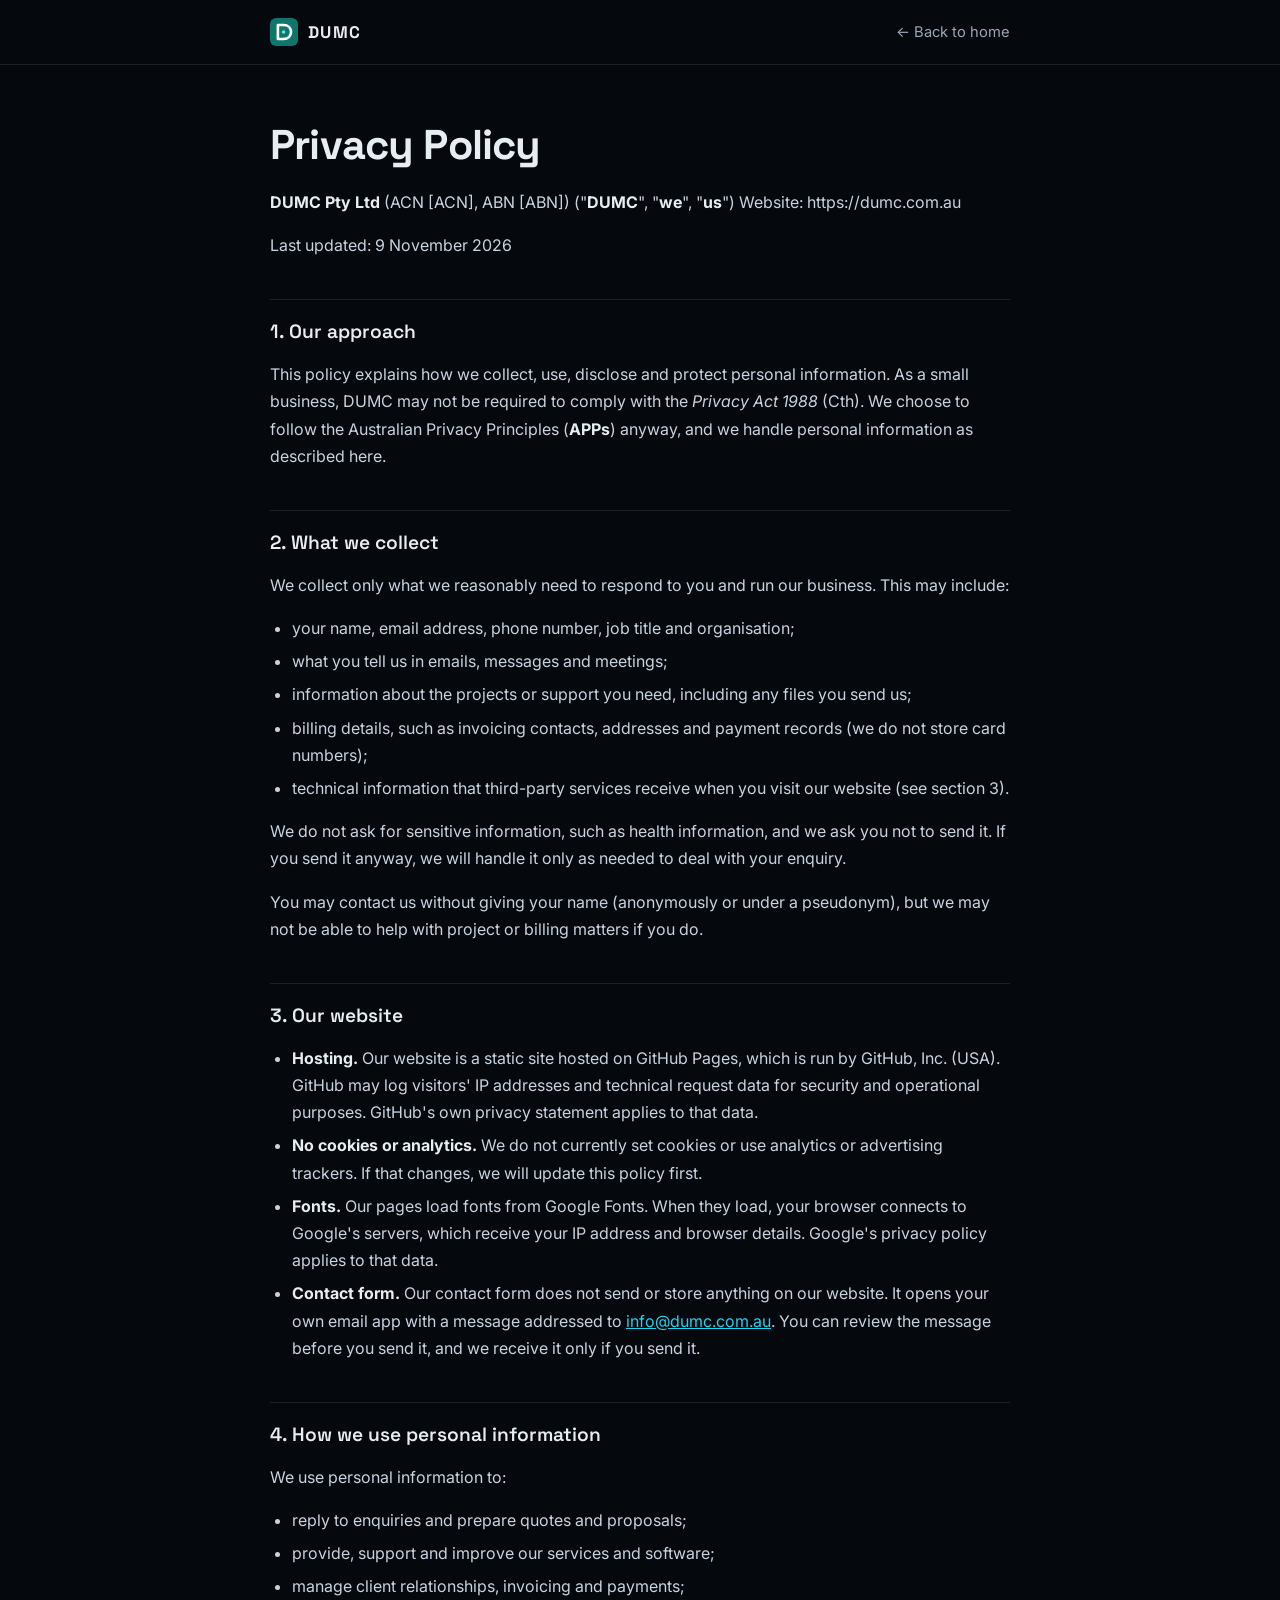
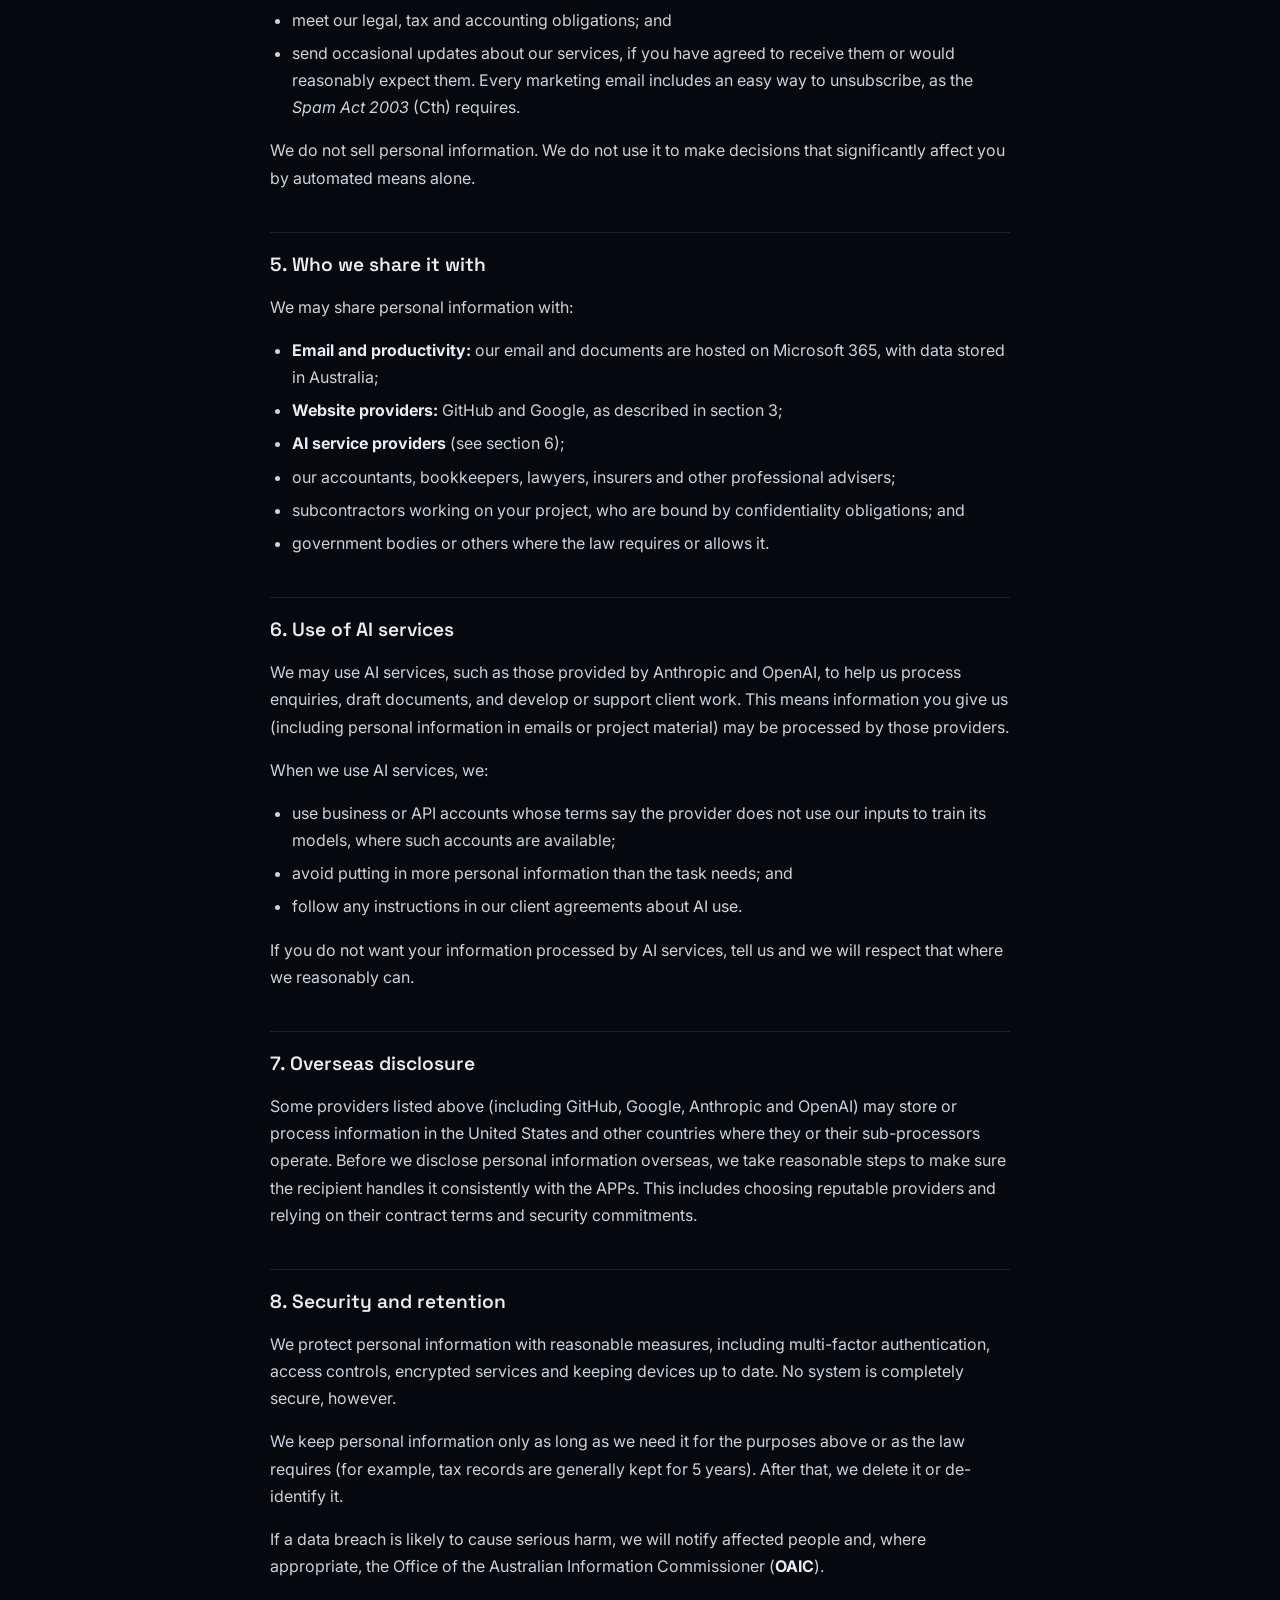
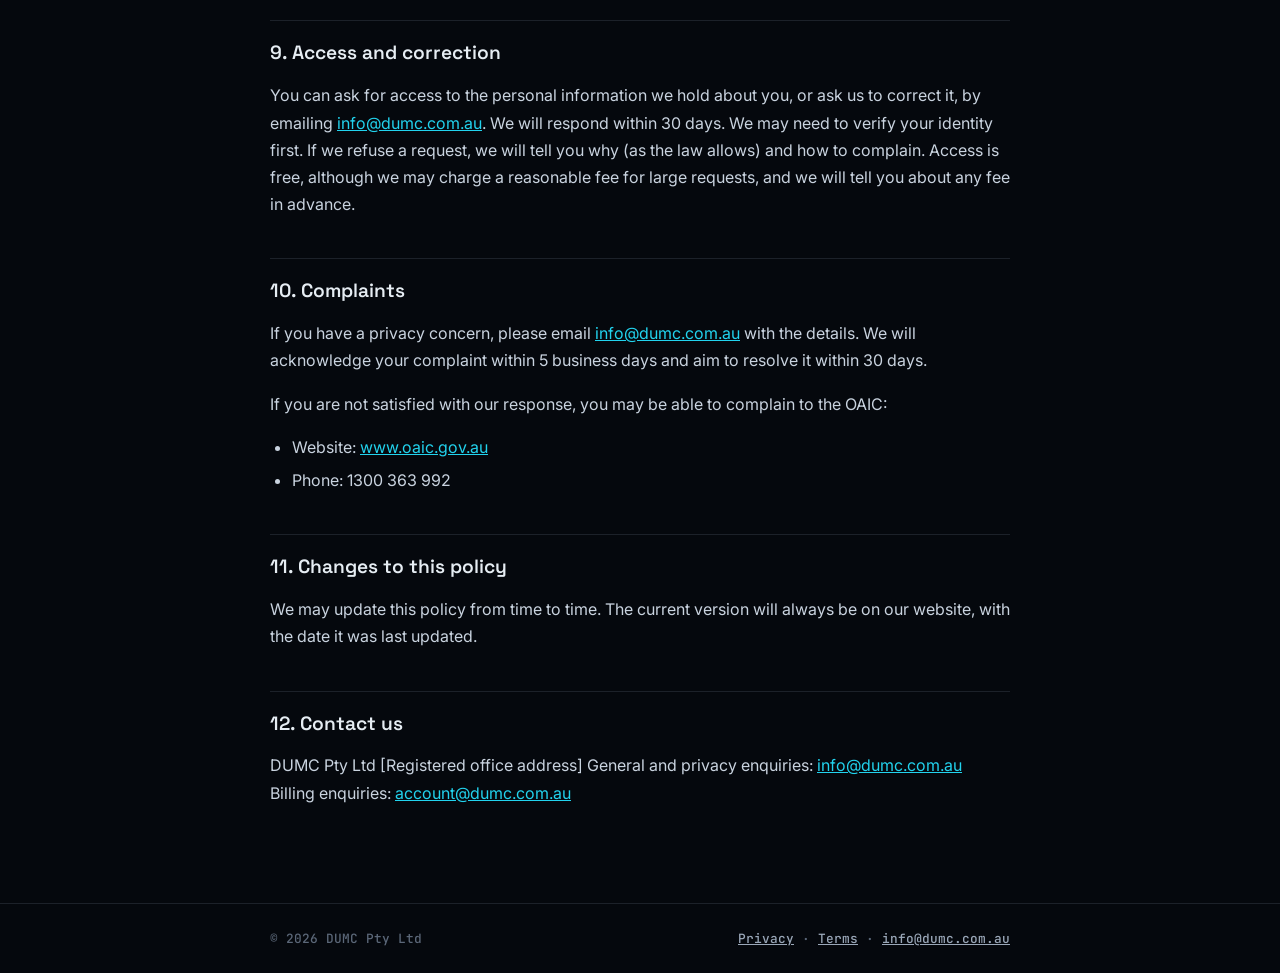
==== privacy.html @ 927a4894 "Add privacy policy and website terms pages Drafted for DUMC Pty Ltd; sources kept in docs/legal. ACN" ====
<!DOCTYPE html>
<html lang="en-AU">
<head>
  <meta charset="UTF-8" />
  <meta name="viewport" content="width=device-width, initial-scale=1" />
  <title>Privacy Policy | DUMC</title>
  <meta name="description" content="Privacy Policy for dumc.com.au, operated by DUMC Pty Ltd." />
  <meta name="theme-color" content="#05080d" />
  <meta name="color-scheme" content="dark" />
  <link rel="icon" href="favicon.svg" type="image/svg+xml" />
  <link rel="preconnect" href="https://fonts.googleapis.com" />
  <link rel="preconnect" href="https://fonts.gstatic.com" crossorigin />
  <link href="https://fonts.googleapis.com/css2?family=Inter:wght@400;500;600;700&family=JetBrains+Mono:wght@500&family=Space+Grotesk:wght@600;700&display=swap" rel="stylesheet" />
  <!-- Source: docs/legal/privacy-policy.md. Draft prepared with AI assistance; have an Australian lawyer review. -->
  <style>
    :root { --bg:#05080d; --text:#e6edf3; --muted:#9aa7b8; --dim:#5b6778; --line:rgba(148,163,184,.16); --cyan:#22d3ee; }
    * { box-sizing: border-box; }
    body { margin:0; background: radial-gradient(800px 400px at 80% -10%, rgba(129,140,248,.14), transparent 60%), var(--bg); color:var(--text); font:16px/1.7 "Inter",system-ui,-apple-system,"Segoe UI",sans-serif; -webkit-font-smoothing:antialiased; }
    header { border-bottom:1px solid var(--line); }
    header .wrap { display:flex; align-items:center; justify-content:space-between; height:64px; }
    .wrap { max-width:780px; margin:0 auto; padding:0 20px; }
    .brand { display:flex; align-items:center; gap:10px; color:var(--text); text-decoration:none; font:700 1.05rem "Space Grotesk",sans-serif; letter-spacing:.08em; }
    .brand img { width:28px; height:28px; }
    header nav a { color:var(--muted); text-decoration:none; font-size:.92rem; }
    main { padding:56px 0 80px; }
    h1 { font:700 clamp(1.9rem,4vw,2.6rem)/1.15 "Space Grotesk",sans-serif; letter-spacing:-.02em; margin:0 0 20px; }
    h2 { font:600 1.2rem/1.3 "Space Grotesk",sans-serif; margin:40px 0 10px; padding-top:20px; border-top:1px solid var(--line); }
    p, li { color:#c9d3df; }
    ul { padding-left:22px; } li { margin:6px 0; }
    a { color:var(--cyan); }
    strong { color:var(--text); }
    footer { border-top:1px solid var(--line); padding:26px 0; color:var(--dim); font:500 .8rem "JetBrains Mono",monospace; }
    footer .wrap { display:flex; justify-content:space-between; flex-wrap:wrap; gap:12px; }
    footer a { color:var(--muted); }
  </style>
</head>
<body>
<header><div class="wrap"><a class="brand" href="./"><img src="favicon.svg" alt="" /> DUMC</a><nav><a href="./">← Back to home</a></nav></div></header>
<main><div class="wrap">
<h1>Privacy Policy</h1>
<p><strong>DUMC Pty Ltd</strong> (ACN [ACN], ABN [ABN]) ("<strong>DUMC</strong>", "<strong>we</strong>", "<strong>us</strong>")
Website: https://dumc.com.au</p>
<p>Last updated: 9 November 2026</p>
<h2>1. Our approach</h2>
<p>This policy explains how we collect, use, disclose and protect personal information. As a small business, DUMC may not be required to comply with the <em>Privacy Act 1988</em> (Cth). We choose to follow the Australian Privacy Principles (<strong>APPs</strong>) anyway, and we handle personal information as described here.</p>
<h2>2. What we collect</h2>
<p>We collect only what we reasonably need to respond to you and run our business. This may include:</p>
<ul>
<li>your name, email address, phone number, job title and organisation;</li>
<li>what you tell us in emails, messages and meetings;</li>
<li>information about the projects or support you need, including any files you send us;</li>
<li>billing details, such as invoicing contacts, addresses and payment records (we do not store card numbers);</li>
<li>technical information that third-party services receive when you visit our website (see section 3).</li>
</ul>
<p>We do not ask for sensitive information, such as health information, and we ask you not to send it. If you send it anyway, we will handle it only as needed to deal with your enquiry.</p>
<p>You may contact us without giving your name (anonymously or under a pseudonym), but we may not be able to help with project or billing matters if you do.</p>
<h2>3. Our website</h2>
<ul>
<li><strong>Hosting.</strong> Our website is a static site hosted on GitHub Pages, which is run by GitHub, Inc. (USA). GitHub may log visitors' IP addresses and technical request data for security and operational purposes. GitHub's own privacy statement applies to that data.</li>
<li><strong>No cookies or analytics.</strong> We do not currently set cookies or use analytics or advertising trackers. If that changes, we will update this policy first.</li>
<li><strong>Fonts.</strong> Our pages load fonts from Google Fonts. When they load, your browser connects to Google's servers, which receive your IP address and browser details. Google's privacy policy applies to that data.</li>
<li><strong>Contact form.</strong> Our contact form does not send or store anything on our website. It opens your own email app with a message addressed to <a href="&#109;&#97;&#105;&#108;&#116;&#111;&#58;&#105;&#110;&#102;&#111;&#64;&#100;&#117;&#109;&#99;&#46;&#99;&#111;&#109;&#46;&#97;&#117;">&#105;&#110;&#102;&#111;&#64;&#100;&#117;&#109;&#99;&#46;&#99;&#111;&#109;&#46;&#97;&#117;</a>. You can review the message before you send it, and we receive it only if you send it.</li>
</ul>
<h2>4. How we use personal information</h2>
<p>We use personal information to:</p>
<ul>
<li>reply to enquiries and prepare quotes and proposals;</li>
<li>provide, support and improve our services and software;</li>
<li>manage client relationships, invoicing and payments;</li>
<li>meet our legal, tax and accounting obligations; and</li>
<li>send occasional updates about our services, if you have agreed to receive them or would reasonably expect them. Every marketing email includes an easy way to unsubscribe, as the <em>Spam Act 2003</em> (Cth) requires.</li>
</ul>
<p>We do not sell personal information. We do not use it to make decisions that significantly affect you by automated means alone.</p>
<h2>5. Who we share it with</h2>
<p>We may share personal information with:</p>
<ul>
<li><strong>Email and productivity:</strong> our email and documents are hosted on Microsoft 365, with data stored in Australia;</li>
<li><strong>Website providers:</strong> GitHub and Google, as described in section 3;</li>
<li><strong>AI service providers</strong> (see section 6);</li>
<li>our accountants, bookkeepers, lawyers, insurers and other professional advisers;</li>
<li>subcontractors working on your project, who are bound by confidentiality obligations; and</li>
<li>government bodies or others where the law requires or allows it.</li>
</ul>
<h2>6. Use of AI services</h2>
<p>We may use AI services, such as those provided by Anthropic and OpenAI, to help us process enquiries, draft documents, and develop or support client work. This means information you give us (including personal information in emails or project material) may be processed by those providers.</p>
<p>When we use AI services, we:</p>
<ul>
<li>use business or API accounts whose terms say the provider does not use our inputs to train its models, where such accounts are available;</li>
<li>avoid putting in more personal information than the task needs; and</li>
<li>follow any instructions in our client agreements about AI use.</li>
</ul>
<p>If you do not want your information processed by AI services, tell us and we will respect that where we reasonably can.</p>
<h2>7. Overseas disclosure</h2>
<p>Some providers listed above (including GitHub, Google, Anthropic and OpenAI) may store or process information in the United States and other countries where they or their sub-processors operate. Before we disclose personal information overseas, we take reasonable steps to make sure the recipient handles it consistently with the APPs. This includes choosing reputable providers and relying on their contract terms and security commitments.</p>
<h2>8. Security and retention</h2>
<p>We protect personal information with reasonable measures, including multi-factor authentication, access controls, encrypted services and keeping devices up to date. No system is completely secure, however.</p>
<p>We keep personal information only as long as we need it for the purposes above or as the law requires (for example, tax records are generally kept for 5 years). After that, we delete it or de-identify it.</p>
<p>If a data breach is likely to cause serious harm, we will notify affected people and, where appropriate, the Office of the Australian Information Commissioner (<strong>OAIC</strong>).</p>
<h2>9. Access and correction</h2>
<p>You can ask for access to the personal information we hold about you, or ask us to correct it, by emailing <a href="&#109;&#97;&#105;&#108;&#116;&#111;&#58;&#105;&#110;&#102;&#111;&#64;&#100;&#117;&#109;&#99;&#46;&#99;&#111;&#109;&#46;&#97;&#117;">&#105;&#110;&#102;&#111;&#64;&#100;&#117;&#109;&#99;&#46;&#99;&#111;&#109;&#46;&#97;&#117;</a>. We will respond within 30 days. We may need to verify your identity first. If we refuse a request, we will tell you why (as the law allows) and how to complain. Access is free, although we may charge a reasonable fee for large requests, and we will tell you about any fee in advance.</p>
<h2>10. Complaints</h2>
<p>If you have a privacy concern, please email <a href="&#109;&#97;&#105;&#108;&#116;&#111;&#58;&#105;&#110;&#102;&#111;&#64;&#100;&#117;&#109;&#99;&#46;&#99;&#111;&#109;&#46;&#97;&#117;">&#105;&#110;&#102;&#111;&#64;&#100;&#117;&#109;&#99;&#46;&#99;&#111;&#109;&#46;&#97;&#117;</a> with the details. We will acknowledge your complaint within 5 business days and aim to resolve it within 30 days.</p>
<p>If you are not satisfied with our response, you may be able to complain to the OAIC:</p>
<ul>
<li>Website: <a href="https://www.oaic.gov.au">www.oaic.gov.au</a></li>
<li>Phone: 1300 363 992</li>
</ul>
<h2>11. Changes to this policy</h2>
<p>We may update this policy from time to time. The current version will always be on our website, with the date it was last updated.</p>
<h2>12. Contact us</h2>
<p>DUMC Pty Ltd
[Registered office address]
General and privacy enquiries: <a href="&#109;&#97;&#105;&#108;&#116;&#111;&#58;&#105;&#110;&#102;&#111;&#64;&#100;&#117;&#109;&#99;&#46;&#99;&#111;&#109;&#46;&#97;&#117;">&#105;&#110;&#102;&#111;&#64;&#100;&#117;&#109;&#99;&#46;&#99;&#111;&#109;&#46;&#97;&#117;</a>
Billing enquiries: <a href="&#109;&#97;&#105;&#108;&#116;&#111;&#58;&#97;&#99;&#99;&#111;&#117;&#110;&#116;&#64;&#100;&#117;&#109;&#99;&#46;&#99;&#111;&#109;&#46;&#97;&#117;">&#97;&#99;&#99;&#111;&#117;&#110;&#116;&#64;&#100;&#117;&#109;&#99;&#46;&#99;&#111;&#109;&#46;&#97;&#117;</a></p>
</div></main>
<footer><div class="wrap"><span>© 2026 DUMC Pty Ltd</span><span><a href="privacy.html">Privacy</a> · <a href="terms.html">Terms</a> · <a href="mailto:info@dumc.com.au">info@dumc.com.au</a></span></div></footer>
</body>
</html>
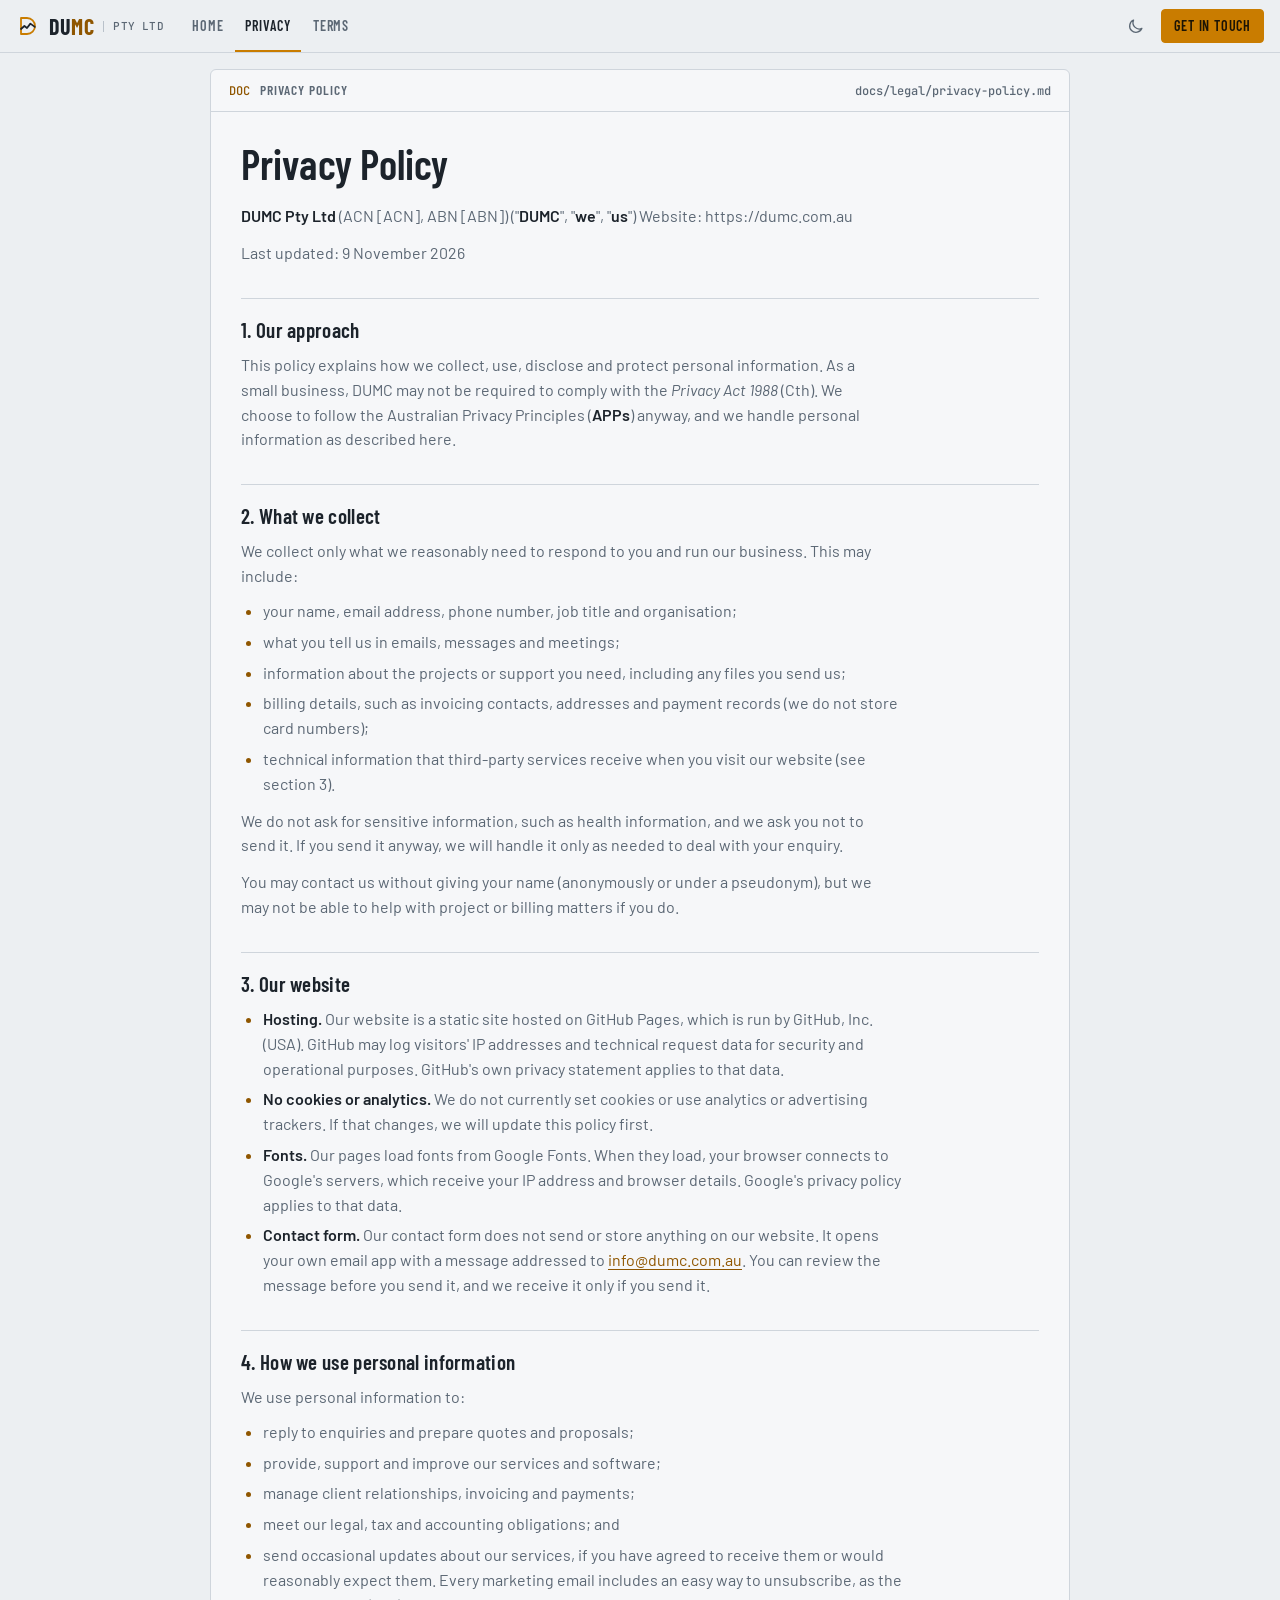
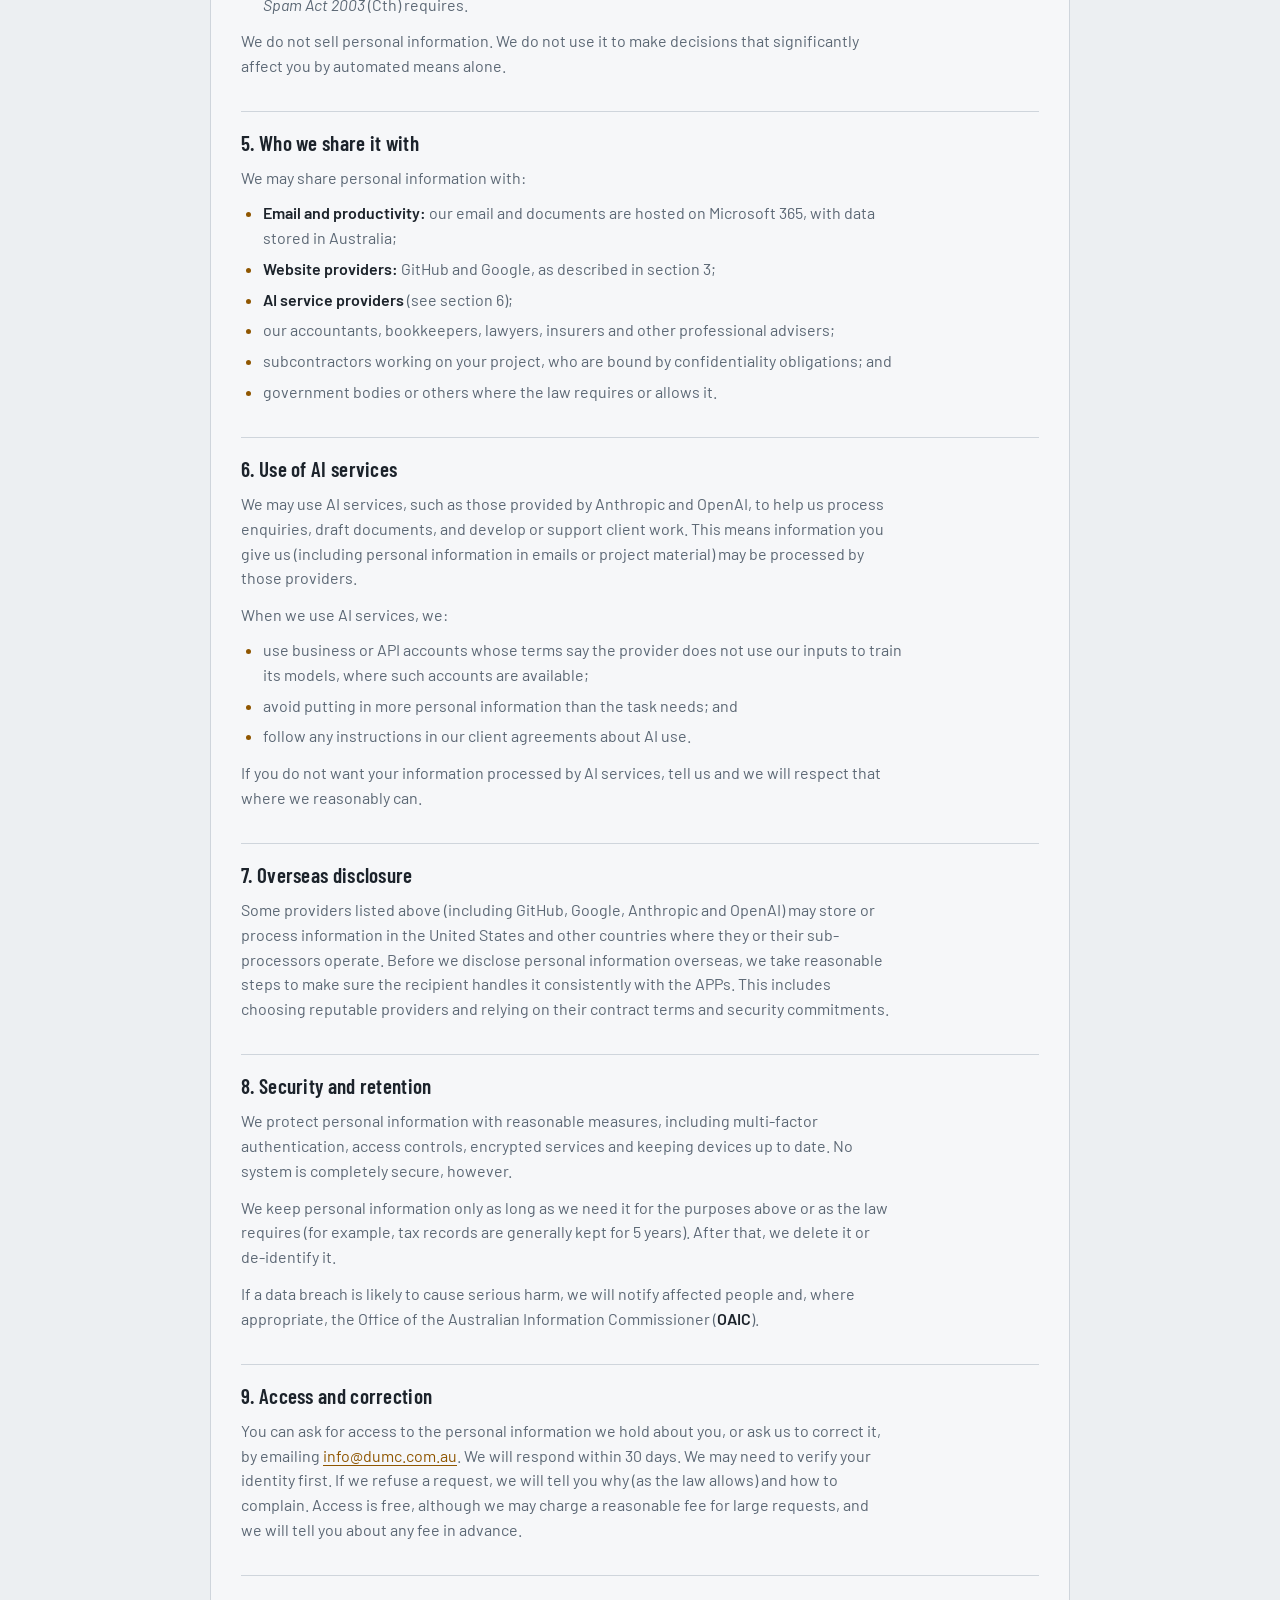
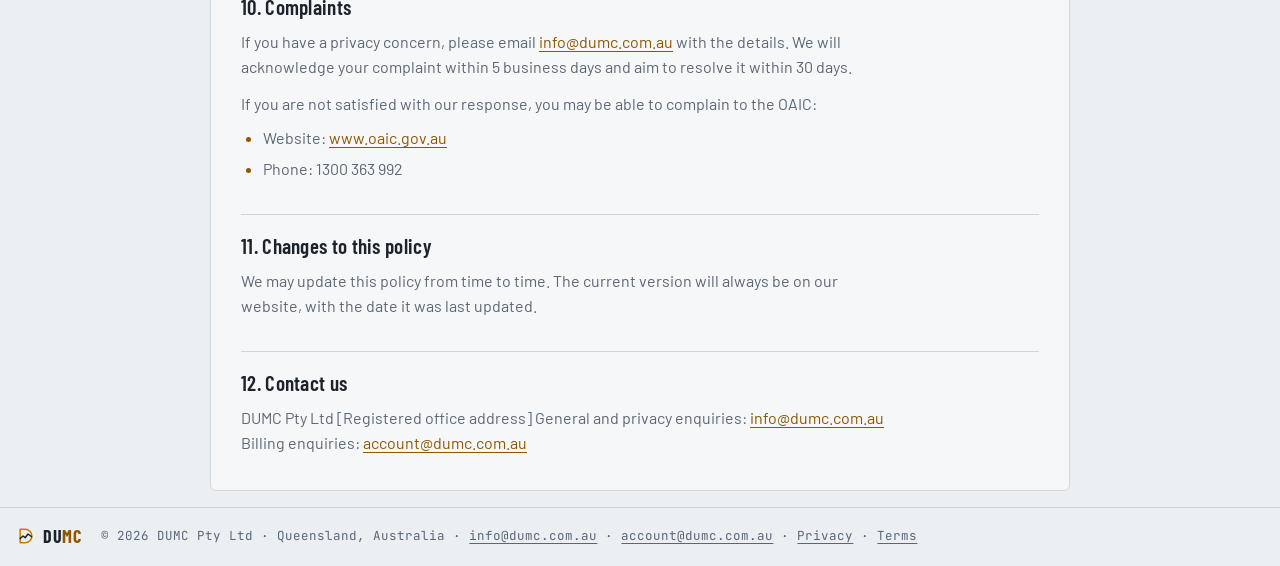
==== commit b7a1a06a: "Rebuild site as an engineering workstation UI - Design language from the founder's engineering app: " ====
--- a/privacy.html
+++ b/privacy.html
@@ -2,41 +2,46 @@
 <html lang="en-AU">
 <head>
   <meta charset="UTF-8" />
-  <meta name="viewport" content="width=device-width, initial-scale=1" />
+  <meta name="viewport" content="width=device-width, initial-scale=1, viewport-fit=cover" />
   <title>Privacy Policy | DUMC</title>
   <meta name="description" content="Privacy Policy for dumc.com.au, operated by DUMC Pty Ltd." />
-  <meta name="theme-color" content="#05080d" />
-  <meta name="color-scheme" content="dark" />
+  <link rel="canonical" href="https://dumc.com.au/privacy.html" />
+  <meta name="theme-color" content="#181d23" />
+  <meta name="color-scheme" content="dark light" />
   <link rel="icon" href="favicon.svg" type="image/svg+xml" />
   <link rel="preconnect" href="https://fonts.googleapis.com" />
   <link rel="preconnect" href="https://fonts.gstatic.com" crossorigin />
-  <link href="https://fonts.googleapis.com/css2?family=Inter:wght@400;500;600;700&family=JetBrains+Mono:wght@500&family=Space+Grotesk:wght@600;700&display=swap" rel="stylesheet" />
-  <!-- Source: docs/legal/privacy-policy.md. Draft prepared with AI assistance; have an Australian lawyer review. -->
-  <style>
-    :root { --bg:#05080d; --text:#e6edf3; --muted:#9aa7b8; --dim:#5b6778; --line:rgba(148,163,184,.16); --cyan:#22d3ee; }
-    * { box-sizing: border-box; }
-    body { margin:0; background: radial-gradient(800px 400px at 80% -10%, rgba(129,140,248,.14), transparent 60%), var(--bg); color:var(--text); font:16px/1.7 "Inter",system-ui,-apple-system,"Segoe UI",sans-serif; -webkit-font-smoothing:antialiased; }
-    header { border-bottom:1px solid var(--line); }
-    header .wrap { display:flex; align-items:center; justify-content:space-between; height:64px; }
-    .wrap { max-width:780px; margin:0 auto; padding:0 20px; }
-    .brand { display:flex; align-items:center; gap:10px; color:var(--text); text-decoration:none; font:700 1.05rem "Space Grotesk",sans-serif; letter-spacing:.08em; }
-    .brand img { width:28px; height:28px; }
-    header nav a { color:var(--muted); text-decoration:none; font-size:.92rem; }
-    main { padding:56px 0 80px; }
-    h1 { font:700 clamp(1.9rem,4vw,2.6rem)/1.15 "Space Grotesk",sans-serif; letter-spacing:-.02em; margin:0 0 20px; }
-    h2 { font:600 1.2rem/1.3 "Space Grotesk",sans-serif; margin:40px 0 10px; padding-top:20px; border-top:1px solid var(--line); }
-    p, li { color:#c9d3df; }
-    ul { padding-left:22px; } li { margin:6px 0; }
-    a { color:var(--cyan); }
-    strong { color:var(--text); }
-    footer { border-top:1px solid var(--line); padding:26px 0; color:var(--dim); font:500 .8rem "JetBrains Mono",monospace; }
-    footer .wrap { display:flex; justify-content:space-between; flex-wrap:wrap; gap:12px; }
-    footer a { color:var(--muted); }
-  </style>
+  <link rel="stylesheet" href="https://fonts.googleapis.com/css2?family=Barlow:wght@400;500;600;700&amp;family=Barlow+Condensed:wght@500;600;700&amp;family=JetBrains+Mono:wght@400;500&amp;display=swap" />
+  <link rel="stylesheet" href="assets/site.css" />
+  <script>try{var t=localStorage.getItem("dumc-theme");if(t==="light"||t==="dark")document.documentElement.setAttribute("data-theme",t)}catch(e){}</script>
+  <!-- Generated by docs/legal/build.py from docs/legal/privacy-policy.md. Edit the Markdown, then re-run the script. -->
+  <!-- Draft prepared with AI assistance; have an Australian lawyer review. -->
 </head>
-<body>
-<header><div class="wrap"><a class="brand" href="./"><img src="favicon.svg" alt="" /> DUMC</a><nav><a href="./">← Back to home</a></nav></div></header>
-<main><div class="wrap">
+<body class="legal-page">
+<svg width="0" height="0" style="position:absolute" aria-hidden="true" focusable="false">
+  <symbol id="i-mark" viewBox="0 0 24 24"><path d="M5 4h6a8 8 0 0 1 0 16H5z" stroke="var(--accent)"/><path d="M5 15l3.4-3 2.6 2 3.4-4.4 4.4 3.3"/></symbol>
+  <symbol id="i-sun" viewBox="0 0 24 24"><circle cx="12" cy="12" r="4"/><path d="M12 2.5v2M12 19.5v2M4.6 4.6L6 6M18 18l1.4 1.4M2.5 12h2M19.5 12h2M4.6 19.4L6 18M18 6l1.4-1.4"/></symbol>
+  <symbol id="i-moon" viewBox="0 0 24 24"><path d="M20 14.5A8 8 0 0 1 9.5 4a8 8 0 1 0 10.5 10.5z"/></symbol>
+</svg>
+<a class="skip" href="#main">Skip to content</a>
+<header class="topbar">
+  <div class="wrap">
+    <a class="brand" href="./" aria-label="DUMC home"><svg class="i mark" aria-hidden="true"><use href="#i-mark"/></svg><span>DU<b>MC</b></span><small>PTY LTD</small></a>
+    <nav class="tabs" aria-label="Site">
+      <a href="./">Home</a>
+      <a href="privacy.html" class="on" aria-current="page">Privacy</a>
+      <a href="terms.html">Terms</a>
+    </nav>
+    <div class="qa">
+      <button class="ib" id="theme-btn" type="button" aria-label="Switch theme" title="Light / dark"><svg class="i" aria-hidden="true"><use href="#i-sun"/></svg></button>
+      <a class="btn sm" href="./#contact">Get in touch</a>
+    </div>
+  </div>
+</header>
+<main id="main" class="wrap">
+  <article class="dock legal">
+    <div class="phead"><span class="idx">DOC</span><span>Privacy Policy</span><span class="meta">docs/legal/privacy-policy.md</span></div>
+    <div class="prose">
 <h1>Privacy Policy</h1>
 <p><strong>DUMC Pty Ltd</strong> (ACN [ACN], ABN [ABN]) ("<strong>DUMC</strong>", "<strong>we</strong>", "<strong>us</strong>")
 Website: https://dumc.com.au</p>
@@ -112,7 +117,23 @@
 [Registered office address]
 General and privacy enquiries: <a href="&#109;&#97;&#105;&#108;&#116;&#111;&#58;&#105;&#110;&#102;&#111;&#64;&#100;&#117;&#109;&#99;&#46;&#99;&#111;&#109;&#46;&#97;&#117;">&#105;&#110;&#102;&#111;&#64;&#100;&#117;&#109;&#99;&#46;&#99;&#111;&#109;&#46;&#97;&#117;</a>
 Billing enquiries: <a href="&#109;&#97;&#105;&#108;&#116;&#111;&#58;&#97;&#99;&#99;&#111;&#117;&#110;&#116;&#64;&#100;&#117;&#109;&#99;&#46;&#99;&#111;&#109;&#46;&#97;&#117;">&#97;&#99;&#99;&#111;&#117;&#110;&#116;&#64;&#100;&#117;&#109;&#99;&#46;&#99;&#111;&#109;&#46;&#97;&#117;</a></p>
-</div></main>
-<footer><div class="wrap"><span>© 2026 DUMC Pty Ltd</span><span><a href="privacy.html">Privacy</a> · <a href="terms.html">Terms</a> · <a href="mailto:info@dumc.com.au">info@dumc.com.au</a></span></div></footer>
+    </div>
+  </article>
+</main>
+<footer class="foot">
+  <div class="wrap">
+    <a class="brand sm" href="./" aria-label="DUMC home"><svg class="i mark" aria-hidden="true"><use href="#i-mark"/></svg><span>DU<b>MC</b></span></a>
+    <p>© 2026 DUMC Pty Ltd · Queensland, Australia · <a href="mailto:info@dumc.com.au">info@dumc.com.au</a> · <a href="mailto:account@dumc.com.au">account@dumc.com.au</a> · <a href="privacy.html">Privacy</a> · <a href="terms.html">Terms</a></p>
+  </div>
+</footer>
+<script>
+(function(){
+  var r=document.documentElement,b=document.getElementById("theme-btn"),mq=matchMedia("(prefers-color-scheme: light)");
+  function now(){return r.getAttribute("data-theme")||(mq.matches?"light":"dark")}
+  function paint(){var t=now(),l=t==="dark"?"Switch to light theme":"Switch to dark theme";b.querySelector("use").setAttribute("href",t==="dark"?"#i-sun":"#i-moon");b.setAttribute("aria-label",l);b.title=l}
+  b.addEventListener("click",function(){var t=now()==="dark"?"light":"dark";r.setAttribute("data-theme",t);try{localStorage.setItem("dumc-theme",t)}catch(e){}paint()});
+  mq.addEventListener("change",paint);paint();
+})();
+</script>
 </body>
 </html>
--- a/assets/site.css
+++ b/assets/site.css
@@ -0,0 +1,410 @@
+/* DUMC website. Design language: engineering workbench (top bar, panels, viewport, command line, status bar). */
+:root{
+  --ground:#111519; --chrome:#181d23; --panel:#1d232a; --panel2:#242b33; --rule:#2f3741; --rule2:#3b4550;
+  --ink:#e3e7ea; --muted:#8e9aa6; --faint:#5f6b77;
+  --accent:#f2a516; --accent-ink:#1b1405; --accent-soft:#f2a51626;
+  --sel:#35d0f0; --ok:#5cc98a; --warn:#f0c04a; --bad:#ef6a5a; --vp:#0d1014;
+  /* derived: AA-safe amber text and text on amber fills */
+  --accent-text:#f2a516; --on-accent:#1b1405; --shadow:#0009;
+  --f-ui:'Barlow',system-ui,'Segoe UI',sans-serif;
+  --f-cond:'Barlow Condensed','Barlow',system-ui,sans-serif;
+  --f-num:'JetBrains Mono',ui-monospace,Consolas,monospace;
+  --gut:16px; --maxw:1440px; --tbh:53px; --bbh:70px;
+  color-scheme:dark;
+}
+@media (prefers-color-scheme: light){:root:not([data-theme="dark"]){
+  --ground:#dfe3e7; --chrome:#eceff2; --panel:#f6f7f9; --panel2:#e7ebef; --rule:#cfd5dc; --rule2:#b9c1ca;
+  --ink:#1c232b; --muted:#5b6774; --faint:#8a95a1; --accent:#c97c00; --accent-ink:#fff; --accent-soft:#c97c0022;
+  --sel:#0083a8; --ok:#1f8a4c; --warn:#a87900; --bad:#c23b2b; --vp:#f3f5f7;
+  --accent-text:#8f5600; --on-accent:#1b1405; --shadow:#1c232b2e; color-scheme:light}}
+:root[data-theme="light"]{
+  --ground:#dfe3e7; --chrome:#eceff2; --panel:#f6f7f9; --panel2:#e7ebef; --rule:#cfd5dc; --rule2:#b9c1ca;
+  --ink:#1c232b; --muted:#5b6774; --faint:#8a95a1; --accent:#c97c00; --accent-ink:#fff; --accent-soft:#c97c0022;
+  --sel:#0083a8; --ok:#1f8a4c; --warn:#a87900; --bad:#c23b2b; --vp:#f3f5f7;
+  --accent-text:#8f5600; --on-accent:#1b1405; --shadow:#1c232b2e; color-scheme:light}
+
+/* ---------- base ---------- */
+*,*::before,*::after{box-sizing:border-box}
+html{scroll-padding-top:calc(var(--tbh) + 14px);scroll-padding-bottom:var(--bbh);-webkit-text-size-adjust:100%;text-size-adjust:100%}
+@media (prefers-reduced-motion:no-preference){html{scroll-behavior:smooth}}
+body{margin:0;min-height:100vh;background:var(--chrome);color:var(--ink);font:16px/1.55 var(--f-ui);padding-bottom:var(--bbh);-webkit-font-smoothing:antialiased}
+h1,h2,h3,h4,p,dl,dd,figure{margin:0}
+ul,ol{margin:0;padding:0}
+button,input,select,textarea{font:inherit;color:inherit}
+a{color:var(--accent-text);text-underline-offset:3px;text-decoration-thickness:1px}
+a:hover{color:var(--ink)}
+:focus-visible{outline:2px solid var(--accent);outline-offset:2px}
+::selection{background:var(--accent-soft)}
+.i{width:24px;height:24px;stroke:currentColor;fill:none;stroke-width:1.6;stroke-linecap:round;stroke-linejoin:round;flex:none}
+.vh{position:absolute!important;width:1px;height:1px;padding:0;margin:-1px;overflow:hidden;clip:rect(0 0 0 0);white-space:nowrap;border:0}
+.wrap{max-width:var(--maxw);margin-inline:auto;padding-inline:max(var(--gut),env(safe-area-inset-left,0px)) max(var(--gut),env(safe-area-inset-right,0px))}
+.skip{position:absolute;left:var(--gut);top:-80px;z-index:60;background:var(--accent);color:var(--on-accent);padding:8px 14px;border-radius:4px;font:600 14px var(--f-cond);letter-spacing:.8px;text-transform:uppercase;text-decoration:none}
+.skip:focus{top:8px}
+.sp{flex:1}
+kbd,.kbd{font:11px/1.4 var(--f-num);border:1px solid var(--rule2);border-bottom-width:2px;border-radius:3px;padding:0 5px;color:var(--muted)}
+
+/* ---------- top bar ---------- */
+.topbar{position:sticky;top:0;z-index:30;background:var(--chrome);border-bottom:1px solid var(--rule)}
+.topbar .wrap{display:flex;align-items:stretch;gap:18px;min-height:52px}
+.brand{display:inline-flex;align-items:center;gap:9px;font:700 22px/1 var(--f-cond);letter-spacing:.6px;color:var(--ink);text-decoration:none;white-space:nowrap}
+.brand:hover{color:var(--ink)}
+.brand b{color:var(--accent-text);font-weight:700}
+.brand small{font:500 11px/1 var(--f-num);color:var(--muted);letter-spacing:.2px;padding-left:9px;border-left:1px solid var(--rule2)}
+.brand .mark{width:24px;height:24px;stroke-width:1.8}
+.tabs{display:flex;gap:2px;overflow-x:auto;scrollbar-width:none;min-width:0}
+.tabs::-webkit-scrollbar{display:none}
+.tabs a{display:flex;align-items:center;padding:2px 10px 0;border-bottom:2px solid transparent;font:600 14px/1 var(--f-cond);letter-spacing:.9px;text-transform:uppercase;color:var(--muted);text-decoration:none;white-space:nowrap}
+.tabs a:hover{color:var(--ink)}
+.tabs a.on{color:var(--ink);border-bottom-color:var(--accent)}
+.tabs a:focus-visible{outline-offset:-3px}
+.qa{margin-left:auto;display:flex;align-items:center;gap:8px}
+.ib{display:inline-flex;align-items:center;justify-content:center;width:36px;height:36px;padding:0;background:none;border:1px solid transparent;border-radius:4px;color:var(--muted);cursor:pointer}
+.ib:hover{color:var(--ink);border-color:var(--rule);background:var(--panel)}
+.ib .i{width:19px;height:19px;stroke-width:1.7}
+.ib.sm{width:26px;height:26px}.ib.sm .i{width:15px;height:15px}
+
+/* ---------- buttons, chips, kv ---------- */
+.btn{display:inline-flex;align-items:center;justify-content:center;gap:8px;min-height:42px;padding:10px 18px;border:1px solid var(--accent);border-radius:4px;background:var(--accent);color:var(--on-accent);font:600 15px/1 var(--f-cond);letter-spacing:.8px;text-transform:uppercase;text-decoration:none;cursor:pointer;white-space:nowrap}
+.btn:hover{color:var(--on-accent);background:color-mix(in srgb,var(--accent) 84%,var(--ink))}
+.btn.ghost{background:none;color:var(--ink);border-color:var(--rule2)}
+.btn.ghost:hover{border-color:var(--accent);background:var(--accent-soft)}
+.btn.sm{min-height:34px;padding:7px 12px;font-size:14px}
+.btn.full{width:100%}
+.btn .i{width:16px;height:16px}
+.chip{display:inline-flex;align-items:center;gap:6px;font:600 12px/1.2 var(--f-cond);letter-spacing:.8px;text-transform:uppercase;border:1px solid var(--rule2);border-radius:3px;padding:4px 8px;color:var(--muted);white-space:nowrap}
+.chip .i{width:13px;height:13px;color:var(--ok);stroke-width:2.2}
+.kv{display:grid;grid-template-columns:minmax(0,1fr) auto;gap:5px 12px;font-size:14px;align-items:baseline}
+.kv dt{color:var(--muted)}
+.kv dd{font:13px var(--f-num);text-align:right;font-variant-numeric:tabular-nums}
+.sec h4{margin:0 0 9px;font:600 12.5px/1.2 var(--f-cond);letter-spacing:1.2px;text-transform:uppercase;color:var(--accent-text)}
+.sec h4 span{color:var(--ink)}
+.sec + .sec{border-top:1px solid var(--rule);padding-top:14px}
+.more{display:inline-flex;align-items:center;gap:6px;font:600 14px/1 var(--f-cond);letter-spacing:.8px;text-transform:uppercase;text-decoration:none;color:var(--accent-text)}
+.more .i{width:15px;height:15px;transition:transform .15s}
+.more:hover .i{transform:translateX(3px)}
+
+/* ---------- panels ---------- */
+.phead{display:flex;align-items:center;gap:8px;min-height:36px;padding:6px 12px;border-bottom:1px solid var(--rule);font:600 12.5px/1.2 var(--f-cond);letter-spacing:1px;text-transform:uppercase;color:var(--muted)}
+.pmeta{font:500 11.5px var(--f-num);letter-spacing:0;color:var(--muted)}
+
+/* ---------- hero window ---------- */
+.hero{padding-top:12px}
+.win{border:1px solid var(--rule);border-radius:6px;background:var(--panel);overflow:hidden}
+.ribbon{display:flex;align-items:stretch;border-bottom:1px solid var(--rule);overflow-x:auto;overflow-y:hidden;scrollbar-width:none}
+.ribbon::-webkit-scrollbar{display:none}
+.rgroup{display:flex;flex-direction:column;border-right:1px solid var(--rule);padding:6px 6px 3px;flex:none}
+.rbtns{display:flex;gap:2px;flex:1;align-items:flex-start}
+.rlabel{font:600 11px/1.2 var(--f-cond);letter-spacing:1px;text-transform:uppercase;color:var(--muted);text-align:center;padding:3px 0 1px}
+.rb{display:flex;flex-direction:column;align-items:center;gap:4px;min-width:62px;padding:5px 7px 4px;border:1px solid transparent;border-radius:4px;color:var(--ink);text-decoration:none}
+.rb span{font-size:12.5px;line-height:1.1;white-space:nowrap}
+.rb:hover{color:var(--ink);background:var(--panel2);border-color:var(--rule)}
+.rnote{margin-left:auto;align-self:center;padding:0 14px;font:12px var(--f-num);color:var(--muted);white-space:nowrap}
+.work{display:grid;grid-template-columns:244px minmax(0,1fr) 404px;height:clamp(600px,calc(100vh - var(--tbh) - var(--bbh) - 112px),860px)}
+@supports (height:100svh){.work{height:clamp(600px,calc(100svh - var(--tbh) - var(--bbh) - 112px),860px)}}
+.side{display:flex;flex-direction:column;min-width:0;min-height:0;background:var(--panel)}
+.side.left{border-right:1px solid var(--rule)}
+.side.right{border-left:1px solid var(--rule)}
+.pbody{flex:1;min-height:0;overflow:auto;scrollbar-width:thin}
+.props{padding:12px 14px 16px;display:grid;gap:14px;align-content:start}
+.hero-props{padding:22px 24px 22px;gap:18px}
+.eyebrow{font:500 12px/1.5 var(--f-num);color:var(--accent-text);letter-spacing:.2px}
+h1{margin-top:10px;font:600 clamp(31px,2.75vw,40px)/1.07 var(--f-cond);letter-spacing:.1px;text-wrap:balance}
+.sub{font-size:17px;line-height:1.55;color:var(--muted)}
+.ctas{display:flex;gap:8px;flex-wrap:wrap}
+.chips{list-style:none;display:flex;flex-wrap:wrap;gap:6px}
+.seldesc{font-size:14.5px;line-height:1.5;color:var(--muted);margin:10px 0 10px}
+
+/* layers */
+.layers{list-style:none;padding:6px 0;border-bottom:1px solid var(--rule)}
+.lyr{display:grid;grid-template-columns:26px 12px minmax(0,1fr);grid-template-rows:auto auto;align-items:center;column-gap:7px;padding:5px 12px 5px 6px;border-left:3px solid transparent}
+.lyr .tick{grid-row:1/3}
+.lyr .sw{grid-row:1}
+.lyr:hover{background:var(--panel2)}
+.lyr.active{border-left-color:var(--accent);background:var(--accent-soft)}
+.tick{width:26px;height:26px;display:grid;place-items:center;background:none;border:0;padding:0;cursor:pointer;border-radius:3px}
+.tick span{width:16px;height:16px;display:grid;place-items:center;border:1.5px solid var(--muted);border-radius:3px;color:var(--on-accent)}
+.tick .i{width:12px;height:12px;stroke-width:2.6;opacity:0}
+.tick[aria-pressed="true"] span{background:var(--accent);border-color:var(--accent)}
+.tick[aria-pressed="true"] .i{opacity:1}
+.tick:focus-visible{outline-offset:-1px}
+.sw{width:12px;height:12px;border-radius:2px;background:var(--c);border:1px solid #0005}
+.lyr .nm{background:none;border:0;padding:1px 0 0;text-align:left;font-size:14px;line-height:1.3;cursor:pointer;color:var(--ink);white-space:nowrap;overflow:hidden;text-overflow:ellipsis}
+.lyr .ct{grid-column:3;font:11.5px/1.4 var(--f-num);color:var(--muted);white-space:nowrap}
+.lyr.off .nm,.lyr.off .sw,.lyr.off .ct{opacity:.5}
+
+.side.left .pbody{display:flex;flex-direction:column}
+.side.left .props{flex:1;display:flex;flex-direction:column;gap:14px}
+.side.left .regen{margin-top:auto}
+.lgd{list-style:none;display:grid;gap:7px;font-size:13.5px;color:var(--muted)}
+.lgd li{display:flex;align-items:center;gap:10px}
+.lgd i{width:22px;flex:none}
+.lgd .ln{border-top:1px solid color-mix(in srgb,var(--ink) 50%,transparent)}
+.lgd .ln.b{border-top:2px solid color-mix(in srgb,var(--ink) 85%,transparent)}
+.lgd .hs{height:12px;border:1px solid var(--rule2);background:var(--rule);box-shadow:inset 11px 0 0 var(--panel2)}
+
+/* viewport */
+.vpcol{display:flex;flex-direction:column;min-width:0;min-height:0}
+.vpcol .phead{color:var(--ink)}
+.live{width:7px;height:7px;border-radius:1px;background:var(--ok)}
+.hint{font:500 11.5px var(--f-num);letter-spacing:0;text-transform:none;color:var(--muted)}
+.vp{position:relative;flex:1;min-height:0;background:var(--vp);overflow:hidden;touch-action:pan-y;cursor:grab;user-select:none;-webkit-user-select:none}
+.vp.drag{cursor:grabbing}
+#gl{position:absolute;inset:0;width:100%;height:100%;display:block}
+.vpbar{position:absolute;top:10px;left:10px;display:flex;gap:4px;flex-wrap:wrap;z-index:3;max-width:calc(100% - 96px)}
+.vpb{display:flex;align-items:center;gap:6px;min-height:30px;padding:4px 10px;background:color-mix(in srgb,var(--panel) 90%,transparent);border:1px solid var(--rule);border-radius:4px;font:600 13px/1 var(--f-cond);letter-spacing:.6px;text-transform:uppercase;color:var(--muted);cursor:pointer}
+.vpb:hover{color:var(--ink);border-color:var(--rule2)}
+.vpb.on{color:var(--on-accent);background:var(--accent);border-color:var(--accent)}
+.vpb .i{width:15px;height:15px;stroke-width:1.8}
+.readout,.hud,.scale{position:absolute;z-index:2;pointer-events:none;font:11.5px/1.65 var(--f-num);color:var(--muted);background:color-mix(in srgb,var(--vp) 80%,transparent);border-radius:3px;padding:3px 7px}
+.readout{left:10px;top:50px;display:flex;flex-direction:column;align-items:flex-start}
+.tagw{display:inline-flex;align-items:center;gap:6px;color:var(--ink);font-weight:500;margin-bottom:2px}
+.tagw::before{content:"";width:7px;height:7px;background:var(--warn);border-radius:1px}
+.hud{right:10px;bottom:10px;display:flex;flex-direction:column;align-items:flex-end;font-variant-numeric:tabular-nums}
+.hud span{display:flex;align-items:baseline;gap:6px}
+.hud em + b{margin-right:4px}.hud b:last-child{margin-right:0}
+.hud em,.st em{font-style:normal}
+.hud em{color:var(--muted)}
+.hud b{font-weight:500;color:var(--ink);display:inline-block;min-width:6ch;text-align:right}
+.scale{left:10px;bottom:10px;display:flex;align-items:flex-end;gap:8px}
+.scale i{display:block;height:7px;width:100px;border:1.5px solid var(--ink);border-top:0;margin-bottom:5px}
+.compass{position:absolute;right:8px;top:8px;width:60px;height:60px;padding:0;border:0;border-radius:50%;background:none;cursor:pointer;z-index:3}
+.compass:hover .cring{stroke:var(--accent)}
+.compass svg{width:100%;height:100%;display:block}
+.cring{fill:color-mix(in srgb,var(--panel) 88%,transparent);stroke:var(--rule2);stroke-width:1.2}
+.ctick{stroke:var(--muted);stroke-width:1.4}
+#needle{transform-origin:32px 32px;transform-box:view-box}
+.cn{fill:var(--accent)}
+.cs{fill:none;stroke:var(--muted);stroke-width:1.3;stroke-linejoin:round}
+.ct{fill:var(--on-accent);font:700 9px var(--f-cond)}
+.pill{position:absolute;left:50%;bottom:12px;transform:translateX(-50%);z-index:3;pointer-events:none;background:color-mix(in srgb,var(--panel) 94%,transparent);border:1px solid var(--rule2);border-radius:5px;padding:5px 12px;font-size:13px;white-space:nowrap;opacity:0;transition:opacity .2s}
+.pill.on{opacity:1}
+.pill b{color:var(--accent-text)}
+.nogl{position:absolute;inset:0;display:grid;place-items:center;padding:24px;text-align:center;color:var(--muted);font:13px var(--f-num)}
+.nogl[hidden]{display:none}
+
+/* ---------- docked sections ---------- */
+main > section + section{margin-top:16px}
+.dock{border:1px solid var(--rule);border-radius:6px;background:var(--panel)}
+.dock > .phead{min-height:42px;padding:8px 18px;font-size:13.5px;gap:10px}
+.dock > .phead h2{font:inherit;letter-spacing:1.1px;color:var(--ink)}
+.idx{font:500 12px var(--f-num);letter-spacing:0;color:var(--accent-text)}
+.meta{margin-left:auto;font:500 12px var(--f-num);letter-spacing:0;text-transform:none;color:var(--muted);white-space:nowrap}
+.dbody{padding:24px 18px 22px}
+.lead{font-size:19px;line-height:1.5;color:var(--muted);max-width:66ch;margin-bottom:22px;text-wrap:pretty}
+.lead b{color:var(--ink);font-weight:600}
+.display{font:600 clamp(27px,2.5vw,34px)/1.12 var(--f-cond);letter-spacing:.1px;text-wrap:balance}
+.grid3{display:grid;grid-template-columns:repeat(3,minmax(0,1fr));gap:12px}
+.card{background:var(--panel2);border:1px solid var(--rule);border-radius:5px;padding:18px 20px 20px;min-width:0;display:flex;flex-direction:column;gap:12px}
+.card h3{font:600 22px/1.15 var(--f-cond);letter-spacing:.3px}
+.card > p{line-height:1.55}
+.card .no{font:500 12.5px var(--f-num);color:var(--accent-text);margin-bottom:-6px}
+.eng{display:flex;flex-wrap:wrap;gap:4px 10px;align-items:baseline;padding:7px 0;border-block:1px solid var(--rule);font:13px/1.4 var(--f-num);color:var(--ink)}
+.eng em{font:600 12px/1.4 var(--f-cond);font-style:normal;letter-spacing:1px;text-transform:uppercase;color:var(--muted)}
+.ticks{list-style:none;display:grid;gap:8px}
+.ticks li{position:relative;padding-left:20px;color:var(--muted);font-size:15px;line-height:1.45}
+.ticks li::before{content:"";position:absolute;left:2px;top:.52em;width:7px;height:7px;border:1.5px solid var(--accent);border-radius:1px}
+.price .card .btn{margin-top:auto;align-self:flex-start}
+.price .card .ticks{margin-bottom:8px}
+.card.feat{border-top:2px solid var(--accent);padding-top:17px}
+.note{margin-top:14px;font:13px var(--f-num);color:var(--muted)}
+.cap .cic{display:grid;place-items:center;width:42px;height:42px;border:1px solid var(--rule2);border-radius:4px;color:var(--accent-text);background:var(--panel)}
+.cap > p{color:var(--muted);font-size:15.5px}
+.tags{list-style:none;display:flex;flex-wrap:wrap;gap:6px;margin-top:auto;padding-top:4px}
+.cap.lab{background:none;border-style:dashed;border-color:var(--rule2)}
+.cap.lab .more{margin-top:auto}
+
+/* process ruler */
+.ruler{list-style:none;display:grid;grid-template-columns:repeat(4,minmax(0,1fr));position:relative;margin-top:4px}
+.ruler::before{content:"";position:absolute;left:0;right:0;top:6px;height:8px;border-top:1px solid var(--rule2);background:repeating-linear-gradient(90deg,var(--rule2) 0 1px,transparent 1px 12px) 0 0/100% 5px no-repeat}
+.ruler li{position:relative;padding:34px 24px 0 0;min-width:0}
+.ruler li::before{content:"";position:absolute;left:0;top:0;width:13px;height:13px;transform:rotate(45deg);border:1.5px solid var(--accent);background:var(--panel)}
+.ruler li:first-child::before{background:var(--accent)}
+.ruler li::after{content:"";position:absolute;left:6px;top:13px;height:14px;border-left:1px solid var(--rule2)}
+.stn{position:absolute;left:24px;top:-3px;font:500 12.5px var(--f-num);color:var(--accent-text);background:var(--panel);padding:0 6px}
+.ruler h3{font:600 22px/1.2 var(--f-cond);letter-spacing:.3px;margin-bottom:6px}
+.ruler p{color:var(--muted);font-size:15.5px;max-width:34ch}
+
+/* industries */
+.split{display:grid;grid-template-columns:minmax(0,5fr) minmax(0,7fr);gap:28px;align-items:center}
+.inds{list-style:none;display:grid;grid-template-columns:repeat(3,minmax(0,1fr));gap:16px 14px}
+.tile{border-left:2px solid var(--accent);padding:4px 10px 4px 12px;min-width:0}
+.tile b{display:block;font:500 12px var(--f-num);color:var(--muted)}
+.tile span{font:600 19px/1.2 var(--f-cond);letter-spacing:.3px}
+
+/* faq */
+.faq{display:grid;grid-template-columns:repeat(2,minmax(0,1fr));column-gap:32px;padding-top:6px}
+.faq details{border-bottom:1px solid var(--rule)}
+.faq summary{display:flex;align-items:center;gap:10px;padding:15px 2px;cursor:pointer;list-style:none;font-weight:600;font-size:17px;line-height:1.35}
+.faq summary::-webkit-details-marker{display:none}
+.faq summary .i{width:16px;height:16px;color:var(--accent-text);stroke-width:2;transition:transform .15s}
+.faq details[open] summary .i{transform:rotate(90deg)}
+.faq summary:hover{color:var(--accent-text)}
+.faq details p{padding:0 8px 18px 28px;color:var(--muted);max-width:62ch}
+
+/* contact */
+.contact{display:grid;grid-template-columns:minmax(0,5fr) minmax(0,7fr);gap:32px;align-items:start}
+.cinfo{display:grid;gap:16px;padding-top:4px}
+.kv.big{font-size:15px;gap:10px 16px;border-top:1px solid var(--rule);padding-top:16px;max-width:420px}
+.kv.big dd{font-size:13.5px}
+.form{background:var(--panel2);border:1px solid var(--rule);border-radius:5px}
+.fhead{display:flex;align-items:center;gap:8px;padding:9px 16px;border-bottom:1px solid var(--rule);font:600 12.5px var(--f-cond);letter-spacing:1px;color:var(--muted)}
+.fto{font:500 12px var(--f-num);letter-spacing:0;color:var(--muted)}
+.fgrid{display:grid;grid-template-columns:repeat(2,minmax(0,1fr));gap:16px 14px;padding:16px}
+.f{display:grid;gap:6px;min-width:0}
+.f.wide{grid-column:1/-1}
+.f label{font:600 13px/1.2 var(--f-cond);letter-spacing:1px;text-transform:uppercase;color:var(--muted)}
+.f .opt{text-transform:none;letter-spacing:.2px;font-weight:500}
+.f input,.f select,.f textarea{width:100%;min-height:44px;background:var(--panel);border:1px solid var(--rule2);border-radius:4px;padding:10px 12px;font:15px/1.4 var(--f-ui);color:var(--ink)}
+.f textarea{resize:vertical;min-height:120px}
+.f input:focus,.f select:focus,.f textarea:focus{outline:2px solid var(--accent);outline-offset:-1px;border-color:var(--accent)}
+.f input:user-invalid,.f textarea:user-invalid{border-color:var(--bad)}
+.sel{position:relative}
+.sel select{appearance:none;-webkit-appearance:none;padding-right:38px;cursor:pointer}
+.sel .i{position:absolute;right:11px;top:50%;width:16px;height:16px;transform:translateY(-50%);pointer-events:none;color:var(--muted)}
+.fact{display:flex;align-items:center;gap:14px;flex-wrap:wrap;padding:0 16px 14px}
+.fmsg{font:13px/1.45 var(--f-num);color:var(--ink);flex:1;min-width:200px}
+.fmsg:empty{display:none}
+.fmsg::before{content:"";display:inline-block;width:7px;height:7px;border-radius:1px;background:var(--ok);margin-right:8px;vertical-align:1px}
+.fmsg.err::before{background:var(--bad)}
+.small{padding:12px 16px 14px;border-top:1px solid var(--rule);font-size:13.5px;line-height:1.5;color:var(--muted)}
+
+/* ---------- footer ---------- */
+.foot{margin-top:16px;border-top:1px solid var(--rule);padding:18px 0 20px}
+.foot .wrap{display:flex;align-items:center;gap:12px 20px;flex-wrap:wrap}
+.brand.sm{font-size:18px;gap:7px}.brand.sm .mark{width:20px;height:20px}
+.foot p{font:12.5px/1.6 var(--f-num);color:var(--muted)}
+.foot a:not(.brand){color:var(--muted)}
+.foot a:not(.brand):hover{color:var(--ink)}
+
+/* ---------- command line + status bar ---------- */
+.bbar{position:fixed;left:0;right:0;bottom:0;z-index:40;background:var(--chrome);border-top:1px solid var(--rule);padding-bottom:env(safe-area-inset-bottom,0px)}
+.bbar .wrap{position:relative;padding-top:6px}
+.cmdrow{display:flex;align-items:center;gap:10px;min-height:36px;padding:0 10px;background:var(--panel2);border:1px solid var(--rule);border-radius:4px;min-width:0}
+.cmdrow:focus-within{border-color:var(--accent);box-shadow:0 0 0 1px var(--accent)}
+.cmdrow label{font:600 12px var(--f-cond);letter-spacing:1px;color:var(--accent-text);text-transform:uppercase;white-space:nowrap}
+.pfx{font:13px var(--f-num);color:var(--muted);white-space:nowrap}
+#cmd{flex:1;min-width:0;background:none;border:0;padding:8px 0;font:14px var(--f-num);color:var(--ink)}
+#cmd:focus{outline:none}
+#cmd::placeholder{color:var(--muted);opacity:1}
+.cmdmsg{font:12.5px var(--f-num);color:var(--ink);white-space:nowrap;overflow:hidden;text-overflow:ellipsis;max-width:46%}
+.cmdmsg:empty{display:none}
+.cmdmsg::before{content:"";display:inline-block;width:6px;height:6px;border-radius:1px;background:var(--sel);margin-right:7px;vertical-align:1px}
+.cmdmsg.err::before{background:var(--bad)}
+.status{display:flex;align-items:center;padding:6px 0 7px;font:12px/1 var(--f-num);font-variant-numeric:tabular-nums;white-space:nowrap;overflow-x:auto;scrollbar-width:none}
+.status::-webkit-scrollbar{display:none}
+.st{display:flex;align-items:center;gap:6px;padding:1px 10px;border-right:1px solid var(--rule)}
+.st:first-child{padding-left:2px}
+.st em{font:600 11.5px var(--f-cond);letter-spacing:1px;color:var(--muted);text-transform:uppercase}
+.st b{font-weight:500;color:var(--ink)}
+.st .dot{width:7px;height:7px;border-radius:1px;background:var(--ok)}
+.st.cur{margin-left:auto;border-right:0;border-left:1px solid var(--rule);padding-right:2px}
+.st.cur b{display:inline-block;min-width:6ch;text-align:right}
+.cmdout{position:absolute;left:max(var(--gut),env(safe-area-inset-left,0px));bottom:calc(100% + 8px);width:min(600px,calc(100% - 2 * var(--gut)));background:var(--panel);border:1px solid var(--rule2);border-radius:5px;box-shadow:0 10px 30px var(--shadow)}
+.cmdout[hidden]{display:none}
+.cmdout .phead{padding:3px 6px 3px 12px;min-height:34px}
+.cbody{padding:10px 12px 12px;font:13px/1.55 var(--f-num);max-height:min(52vh,420px);overflow:auto}
+.cbody table{border-collapse:collapse;width:100%}
+.cbody td{padding:3px 12px 3px 0;vertical-align:top;color:var(--muted)}
+.cbody td:first-child{color:var(--accent-text);white-space:nowrap;width:1%}
+.cbody td:first-child button{all:unset;cursor:pointer;color:inherit}
+.cbody td:first-child button:hover{text-decoration:underline}
+.cbody td:first-child button:focus-visible{outline:2px solid var(--accent)}
+.cbody .foot-hint{margin-top:8px;padding-top:8px;border-top:1px solid var(--rule);color:var(--muted);font-size:12px}
+
+/* ---------- legal pages ---------- */
+.legal-page{--bbh:0px}
+.legal-page .tabs a.on{color:var(--ink)}
+.legal{max-width:860px;margin:16px auto 0}
+.prose{padding:28px 30px 34px}
+.prose h1{margin:0 0 18px;font:600 clamp(32px,4vw,42px)/1.1 var(--f-cond)}
+.prose h2{margin:32px 0 10px;padding-top:18px;border-top:1px solid var(--rule);font:600 21px/1.25 var(--f-cond);letter-spacing:.3px}
+.prose h3{margin:22px 0 8px;font:600 18px/1.3 var(--f-cond)}
+.prose p,.prose li{color:var(--muted);max-width:72ch}
+.prose p + p{margin-top:12px}
+.prose strong{color:var(--ink);font-weight:600}
+.prose ul,.prose ol{margin:10px 0 12px;padding-left:22px}
+.prose li{margin:6px 0}
+.prose li::marker{color:var(--accent-text)}
+.prose a{word-break:break-word}
+
+/* ---------- responsive ---------- */
+@media (max-width:1279px){
+  .work{grid-template-columns:minmax(0,1fr) 380px;grid-template-rows:minmax(0,1fr) auto;height:auto}
+  .vpcol{grid-column:1;grid-row:1;height:clamp(440px,calc(100vh - var(--tbh) - var(--bbh) - 300px),640px)}
+  .side.right{grid-column:2;grid-row:1/3}
+  .side.left{grid-column:1;grid-row:2;border-right:0;border-top:1px solid var(--rule)}
+  .side.left .pbody{display:block}
+  .side.left .layers{display:grid;grid-template-columns:minmax(0,1fr) minmax(0,1fr) minmax(0,1.2fr)}
+  .side.left .lyr{padding-right:6px}
+  .side.left .props{display:grid;grid-template-columns:repeat(2,minmax(0,1fr));gap:14px 28px;padding:14px 16px 16px}
+  .side.left .surf{grid-row:1/3}
+  .side.left .legend{border-top:0;padding-top:0}
+  .side.left .regen{margin-top:0;align-self:end}
+  .side.left .phead{display:none}
+}
+@media (max-width:1100px){
+  .grid3.caps{grid-template-columns:repeat(2,minmax(0,1fr))}
+  .st.cur{display:none}
+}
+@media (max-width:980px){
+  .grid3.svc,.grid3.price{grid-template-columns:minmax(0,1fr)}
+  .split,.contact{grid-template-columns:minmax(0,1fr);gap:22px}
+  .inds{grid-template-columns:repeat(2,minmax(0,1fr))}
+  .topbar .wrap{flex-wrap:wrap;row-gap:0}
+  .tabs{order:3;flex-basis:100%;margin-inline:-10px;border-top:1px solid var(--rule);min-height:40px}
+  .tabs a{padding-inline:10px}
+  .brand,.qa{min-height:50px}
+}
+@media (max-width:819px){
+  .ribbon{display:none}
+  .work{grid-template-columns:minmax(0,1fr);grid-template-rows:auto}
+  .vpcol{grid-column:1;grid-row:auto;height:52vh;height:52svh;min-height:300px;max-height:560px}
+  .side.right{grid-column:1;grid-row:auto;border-left:0;border-top:1px solid var(--rule)}
+  .side.left{grid-column:1;grid-row:auto}
+  .vpcol{order:1}.side.right{order:2}.side.left{order:3}
+  .side.left .layers{grid-template-columns:minmax(0,1fr)}
+  .side.left .props{grid-template-columns:minmax(0,1fr)}
+  .side.left .surf{grid-row:auto}
+  .side.left .legend{border-top:1px solid var(--rule);padding-top:14px}
+  .side.left .phead{display:flex}
+  .pbody{overflow:visible}
+  .hero-props{padding:20px 16px}
+  .vpcol .phead .hint{display:none}
+  .status{display:none}
+  .bbar .wrap{padding-block:6px}
+  .cmdrow label{display:none}
+  .kbd{display:none}
+  .cmdmsg{position:absolute;left:max(var(--gut),env(safe-area-inset-left,0px));right:max(var(--gut),env(safe-area-inset-right,0px));bottom:calc(100% + 6px);max-width:none;white-space:normal;background:var(--panel);border:1px solid var(--rule2);border-radius:4px;padding:7px 10px;box-shadow:0 6px 18px var(--shadow)}
+  .grid3.caps{grid-template-columns:minmax(0,1fr)}
+  .ruler{grid-template-columns:minmax(0,1fr);margin-top:0}
+  .ruler::before{left:6px;right:auto;top:0;bottom:0;width:8px;height:auto;border-top:0;border-left:1px solid var(--rule2);background:repeating-linear-gradient(180deg,var(--rule2) 0 1px,transparent 1px 12px) 0 0/5px 100% no-repeat}
+  .ruler li{padding:0 0 24px 36px}
+  .ruler li:last-child{padding-bottom:0}
+  .ruler li::before{top:4px}
+  .ruler li::after{display:none}
+  .stn{position:static;display:block;padding:0;background:none;margin-bottom:2px}
+  .faq{grid-template-columns:minmax(0,1fr)}
+  .faq > div + div details:first-child{border-top:0}
+  .dbody{padding:20px 16px}
+  .dock > .phead{padding-inline:14px}
+  .lead{font-size:17.5px}
+  .prose{padding:22px 18px 28px}
+}
+@media (max-width:560px){
+  .brand small{display:none}
+  .fgrid{grid-template-columns:minmax(0,1fr)}
+  .inds{grid-template-columns:minmax(0,1fr) minmax(0,1fr);gap:14px 10px}
+  .tile span{font-size:17px}
+  .hud{font-size:11px}.hud2{display:none!important}
+  .readout{font-size:11px;top:48px}
+  .vpb .i{display:none}
+  .vpb{padding:4px 9px}
+  .vpbar{max-width:calc(100% - 66px)}
+  .compass{width:48px;height:48px}
+  .scale{bottom:38px}
+  .ctas .btn{flex:1 1 auto}
+  .pfx{display:none}
+}
+@media (prefers-reduced-motion:reduce){
+  *,*::before,*::after{transition:none!important;animation:none!important}
+}
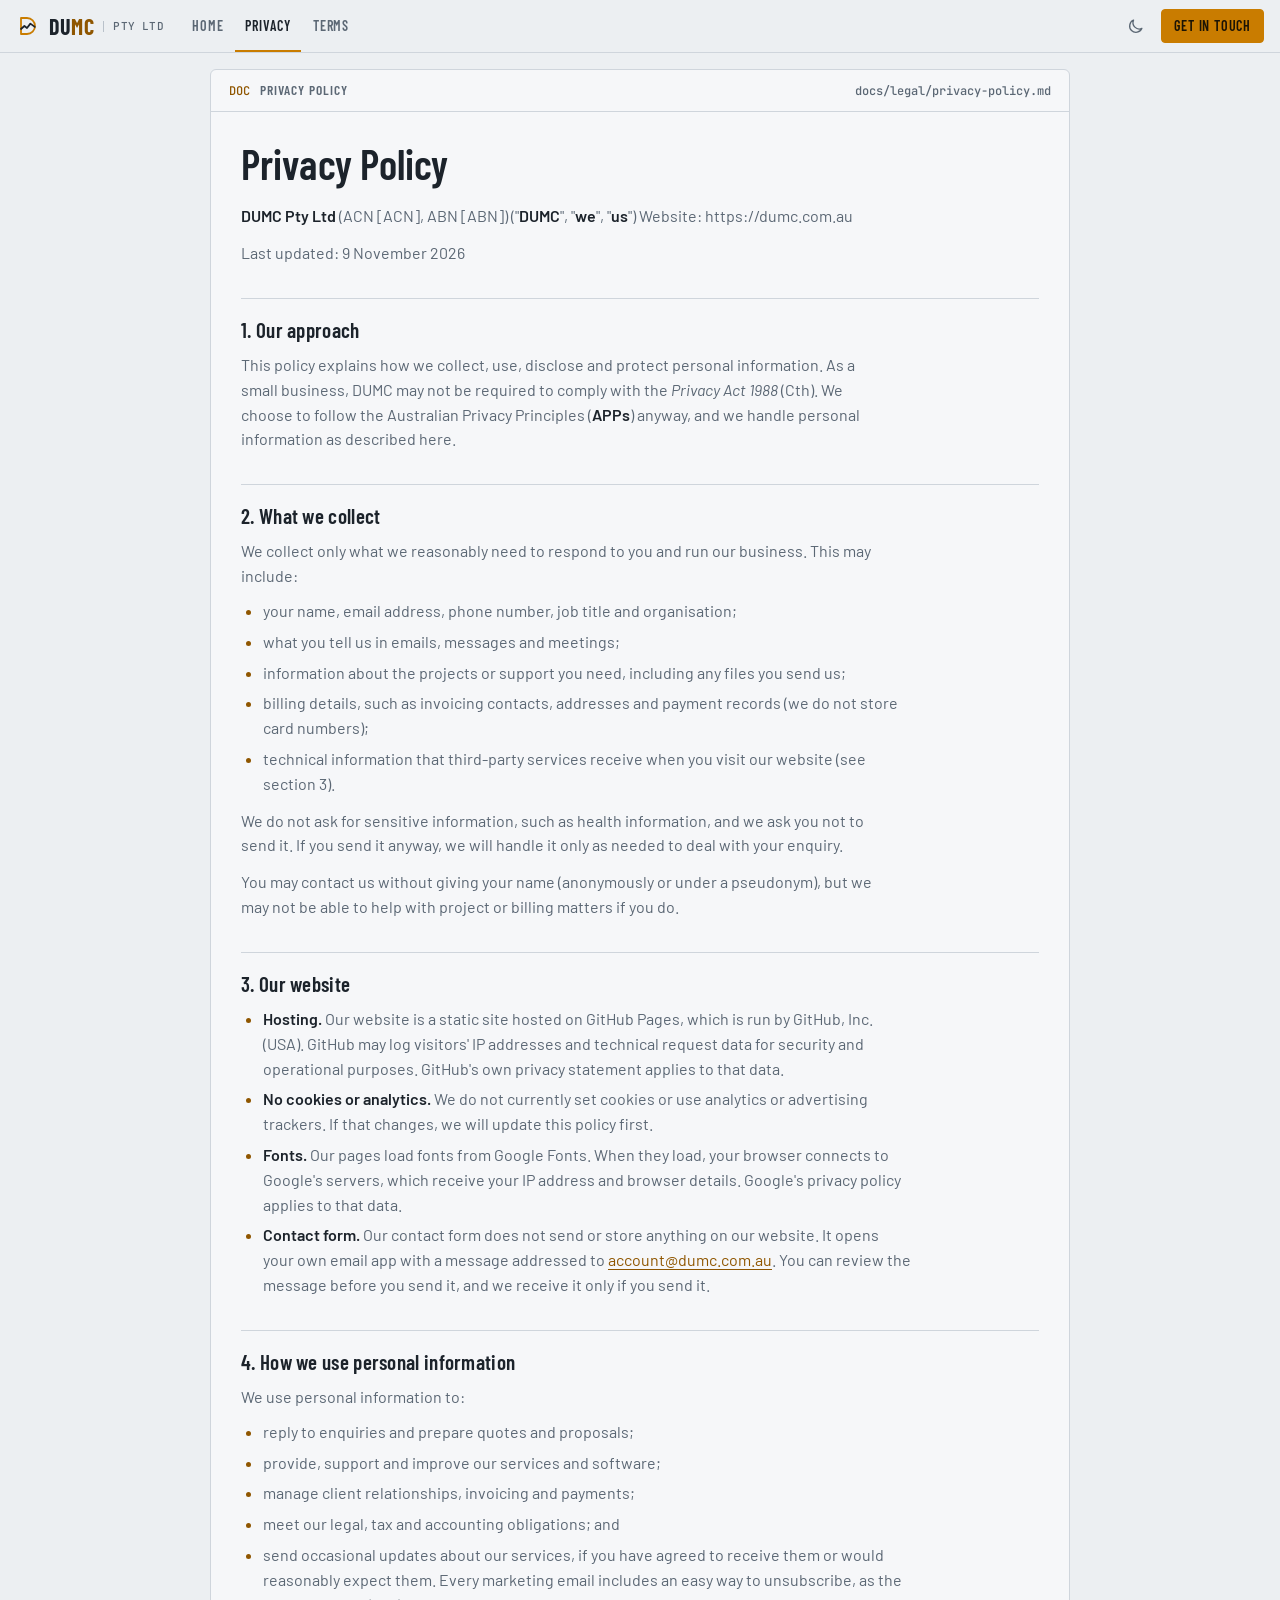
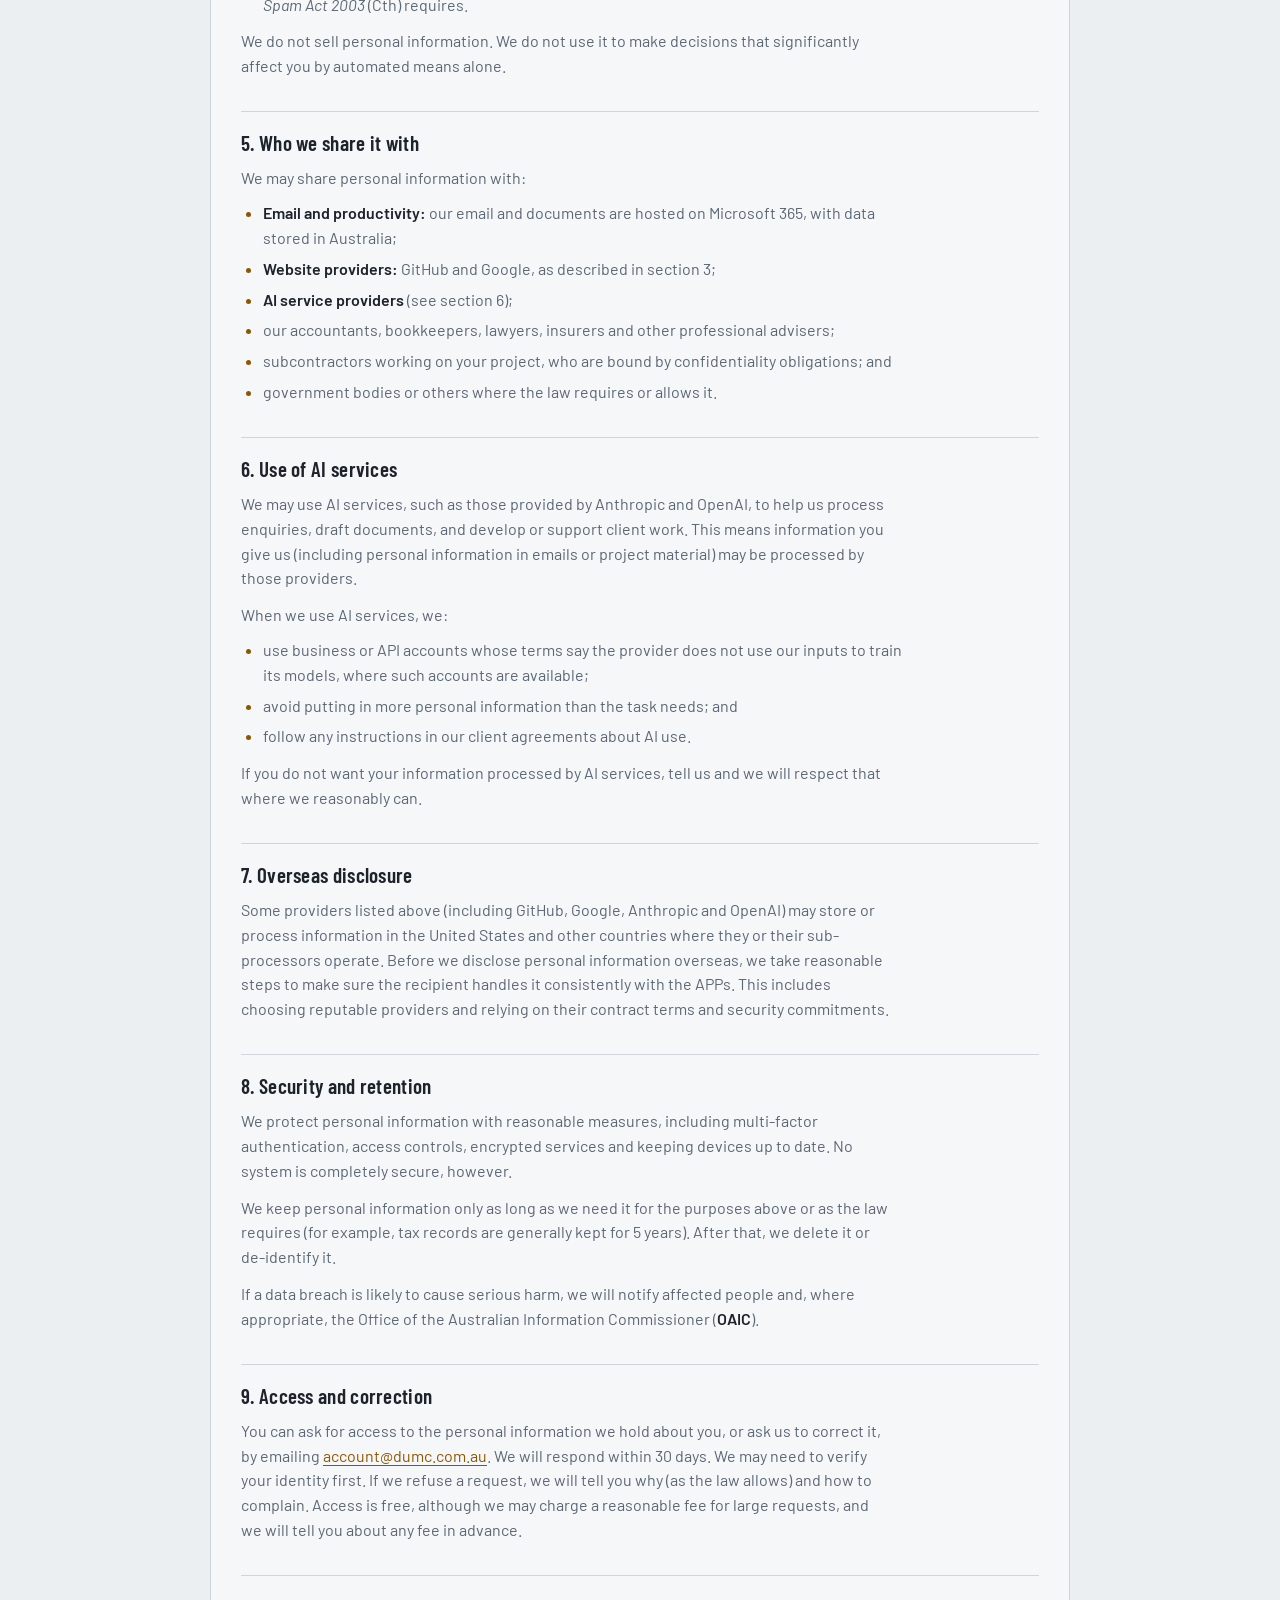
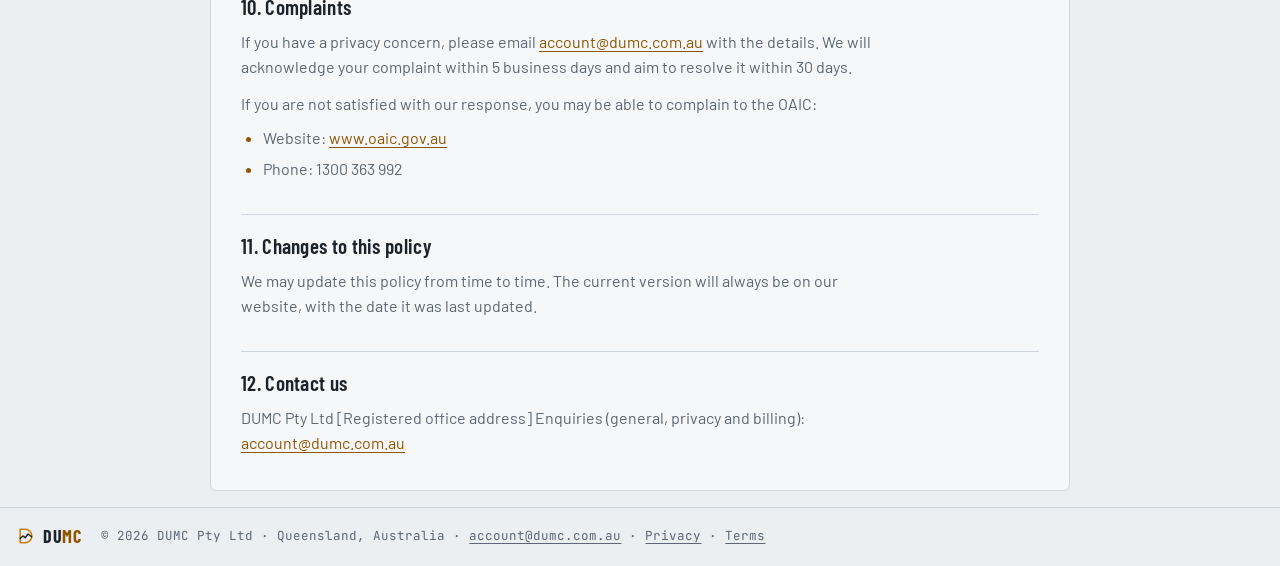
==== commit 86875815: "Focus the site on mine design and pit water; contact via account@ - Consulting and software showcase" ====
--- a/privacy.html
+++ b/privacy.html
@@ -64,7 +64,7 @@
 <li><strong>Hosting.</strong> Our website is a static site hosted on GitHub Pages, which is run by GitHub, Inc. (USA). GitHub may log visitors' IP addresses and technical request data for security and operational purposes. GitHub's own privacy statement applies to that data.</li>
 <li><strong>No cookies or analytics.</strong> We do not currently set cookies or use analytics or advertising trackers. If that changes, we will update this policy first.</li>
 <li><strong>Fonts.</strong> Our pages load fonts from Google Fonts. When they load, your browser connects to Google's servers, which receive your IP address and browser details. Google's privacy policy applies to that data.</li>
-<li><strong>Contact form.</strong> Our contact form does not send or store anything on our website. It opens your own email app with a message addressed to <a href="&#109;&#97;&#105;&#108;&#116;&#111;&#58;&#105;&#110;&#102;&#111;&#64;&#100;&#117;&#109;&#99;&#46;&#99;&#111;&#109;&#46;&#97;&#117;">&#105;&#110;&#102;&#111;&#64;&#100;&#117;&#109;&#99;&#46;&#99;&#111;&#109;&#46;&#97;&#117;</a>. You can review the message before you send it, and we receive it only if you send it.</li>
+<li><strong>Contact form.</strong> Our contact form does not send or store anything on our website. It opens your own email app with a message addressed to <a href="&#109;&#97;&#105;&#108;&#116;&#111;&#58;&#97;&#99;&#99;&#111;&#117;&#110;&#116;&#64;&#100;&#117;&#109;&#99;&#46;&#99;&#111;&#109;&#46;&#97;&#117;">&#97;&#99;&#99;&#111;&#117;&#110;&#116;&#64;&#100;&#117;&#109;&#99;&#46;&#99;&#111;&#109;&#46;&#97;&#117;</a>. You can review the message before you send it, and we receive it only if you send it.</li>
 </ul>
 <h2>4. How we use personal information</h2>
 <p>We use personal information to:</p>
@@ -102,9 +102,9 @@
 <p>We keep personal information only as long as we need it for the purposes above or as the law requires (for example, tax records are generally kept for 5 years). After that, we delete it or de-identify it.</p>
 <p>If a data breach is likely to cause serious harm, we will notify affected people and, where appropriate, the Office of the Australian Information Commissioner (<strong>OAIC</strong>).</p>
 <h2>9. Access and correction</h2>
-<p>You can ask for access to the personal information we hold about you, or ask us to correct it, by emailing <a href="&#109;&#97;&#105;&#108;&#116;&#111;&#58;&#105;&#110;&#102;&#111;&#64;&#100;&#117;&#109;&#99;&#46;&#99;&#111;&#109;&#46;&#97;&#117;">&#105;&#110;&#102;&#111;&#64;&#100;&#117;&#109;&#99;&#46;&#99;&#111;&#109;&#46;&#97;&#117;</a>. We will respond within 30 days. We may need to verify your identity first. If we refuse a request, we will tell you why (as the law allows) and how to complain. Access is free, although we may charge a reasonable fee for large requests, and we will tell you about any fee in advance.</p>
+<p>You can ask for access to the personal information we hold about you, or ask us to correct it, by emailing <a href="&#109;&#97;&#105;&#108;&#116;&#111;&#58;&#97;&#99;&#99;&#111;&#117;&#110;&#116;&#64;&#100;&#117;&#109;&#99;&#46;&#99;&#111;&#109;&#46;&#97;&#117;">&#97;&#99;&#99;&#111;&#117;&#110;&#116;&#64;&#100;&#117;&#109;&#99;&#46;&#99;&#111;&#109;&#46;&#97;&#117;</a>. We will respond within 30 days. We may need to verify your identity first. If we refuse a request, we will tell you why (as the law allows) and how to complain. Access is free, although we may charge a reasonable fee for large requests, and we will tell you about any fee in advance.</p>
 <h2>10. Complaints</h2>
-<p>If you have a privacy concern, please email <a href="&#109;&#97;&#105;&#108;&#116;&#111;&#58;&#105;&#110;&#102;&#111;&#64;&#100;&#117;&#109;&#99;&#46;&#99;&#111;&#109;&#46;&#97;&#117;">&#105;&#110;&#102;&#111;&#64;&#100;&#117;&#109;&#99;&#46;&#99;&#111;&#109;&#46;&#97;&#117;</a> with the details. We will acknowledge your complaint within 5 business days and aim to resolve it within 30 days.</p>
+<p>If you have a privacy concern, please email <a href="&#109;&#97;&#105;&#108;&#116;&#111;&#58;&#97;&#99;&#99;&#111;&#117;&#110;&#116;&#64;&#100;&#117;&#109;&#99;&#46;&#99;&#111;&#109;&#46;&#97;&#117;">&#97;&#99;&#99;&#111;&#117;&#110;&#116;&#64;&#100;&#117;&#109;&#99;&#46;&#99;&#111;&#109;&#46;&#97;&#117;</a> with the details. We will acknowledge your complaint within 5 business days and aim to resolve it within 30 days.</p>
 <p>If you are not satisfied with our response, you may be able to complain to the OAIC:</p>
 <ul>
 <li>Website: <a href="https://www.oaic.gov.au">www.oaic.gov.au</a></li>
@@ -115,15 +115,14 @@
 <h2>12. Contact us</h2>
 <p>DUMC Pty Ltd
 [Registered office address]
-General and privacy enquiries: <a href="&#109;&#97;&#105;&#108;&#116;&#111;&#58;&#105;&#110;&#102;&#111;&#64;&#100;&#117;&#109;&#99;&#46;&#99;&#111;&#109;&#46;&#97;&#117;">&#105;&#110;&#102;&#111;&#64;&#100;&#117;&#109;&#99;&#46;&#99;&#111;&#109;&#46;&#97;&#117;</a>
-Billing enquiries: <a href="&#109;&#97;&#105;&#108;&#116;&#111;&#58;&#97;&#99;&#99;&#111;&#117;&#110;&#116;&#64;&#100;&#117;&#109;&#99;&#46;&#99;&#111;&#109;&#46;&#97;&#117;">&#97;&#99;&#99;&#111;&#117;&#110;&#116;&#64;&#100;&#117;&#109;&#99;&#46;&#99;&#111;&#109;&#46;&#97;&#117;</a></p>
+Enquiries (general, privacy and billing): <a href="&#109;&#97;&#105;&#108;&#116;&#111;&#58;&#97;&#99;&#99;&#111;&#117;&#110;&#116;&#64;&#100;&#117;&#109;&#99;&#46;&#99;&#111;&#109;&#46;&#97;&#117;">&#97;&#99;&#99;&#111;&#117;&#110;&#116;&#64;&#100;&#117;&#109;&#99;&#46;&#99;&#111;&#109;&#46;&#97;&#117;</a></p>
     </div>
   </article>
 </main>
 <footer class="foot">
   <div class="wrap">
     <a class="brand sm" href="./" aria-label="DUMC home"><svg class="i mark" aria-hidden="true"><use href="#i-mark"/></svg><span>DU<b>MC</b></span></a>
-    <p>© 2026 DUMC Pty Ltd · Queensland, Australia · <a href="mailto:info@dumc.com.au">info@dumc.com.au</a> · <a href="mailto:account@dumc.com.au">account@dumc.com.au</a> · <a href="privacy.html">Privacy</a> · <a href="terms.html">Terms</a></p>
+    <p>© 2026 DUMC Pty Ltd · Queensland, Australia · <a href="mailto:account@dumc.com.au">account@dumc.com.au</a> · <a href="privacy.html">Privacy</a> · <a href="terms.html">Terms</a></p>
   </div>
 </footer>
 <script>
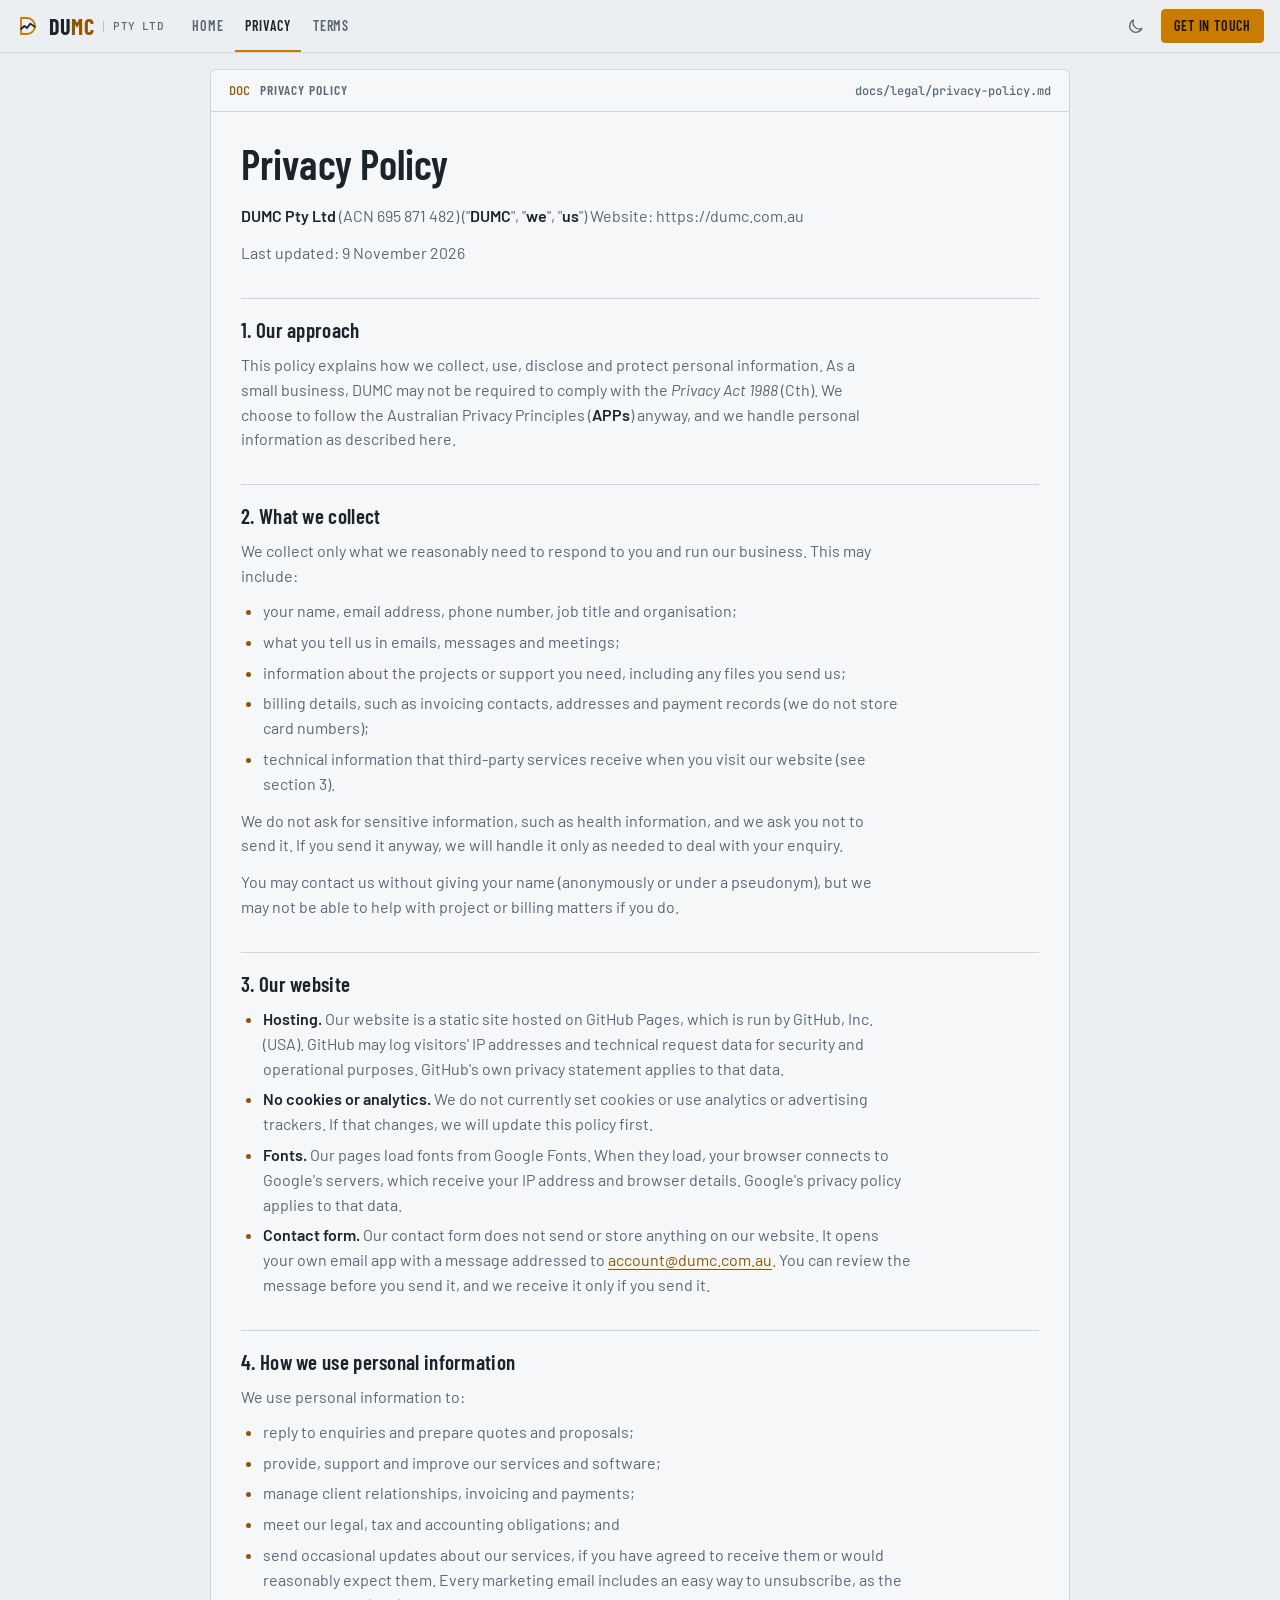
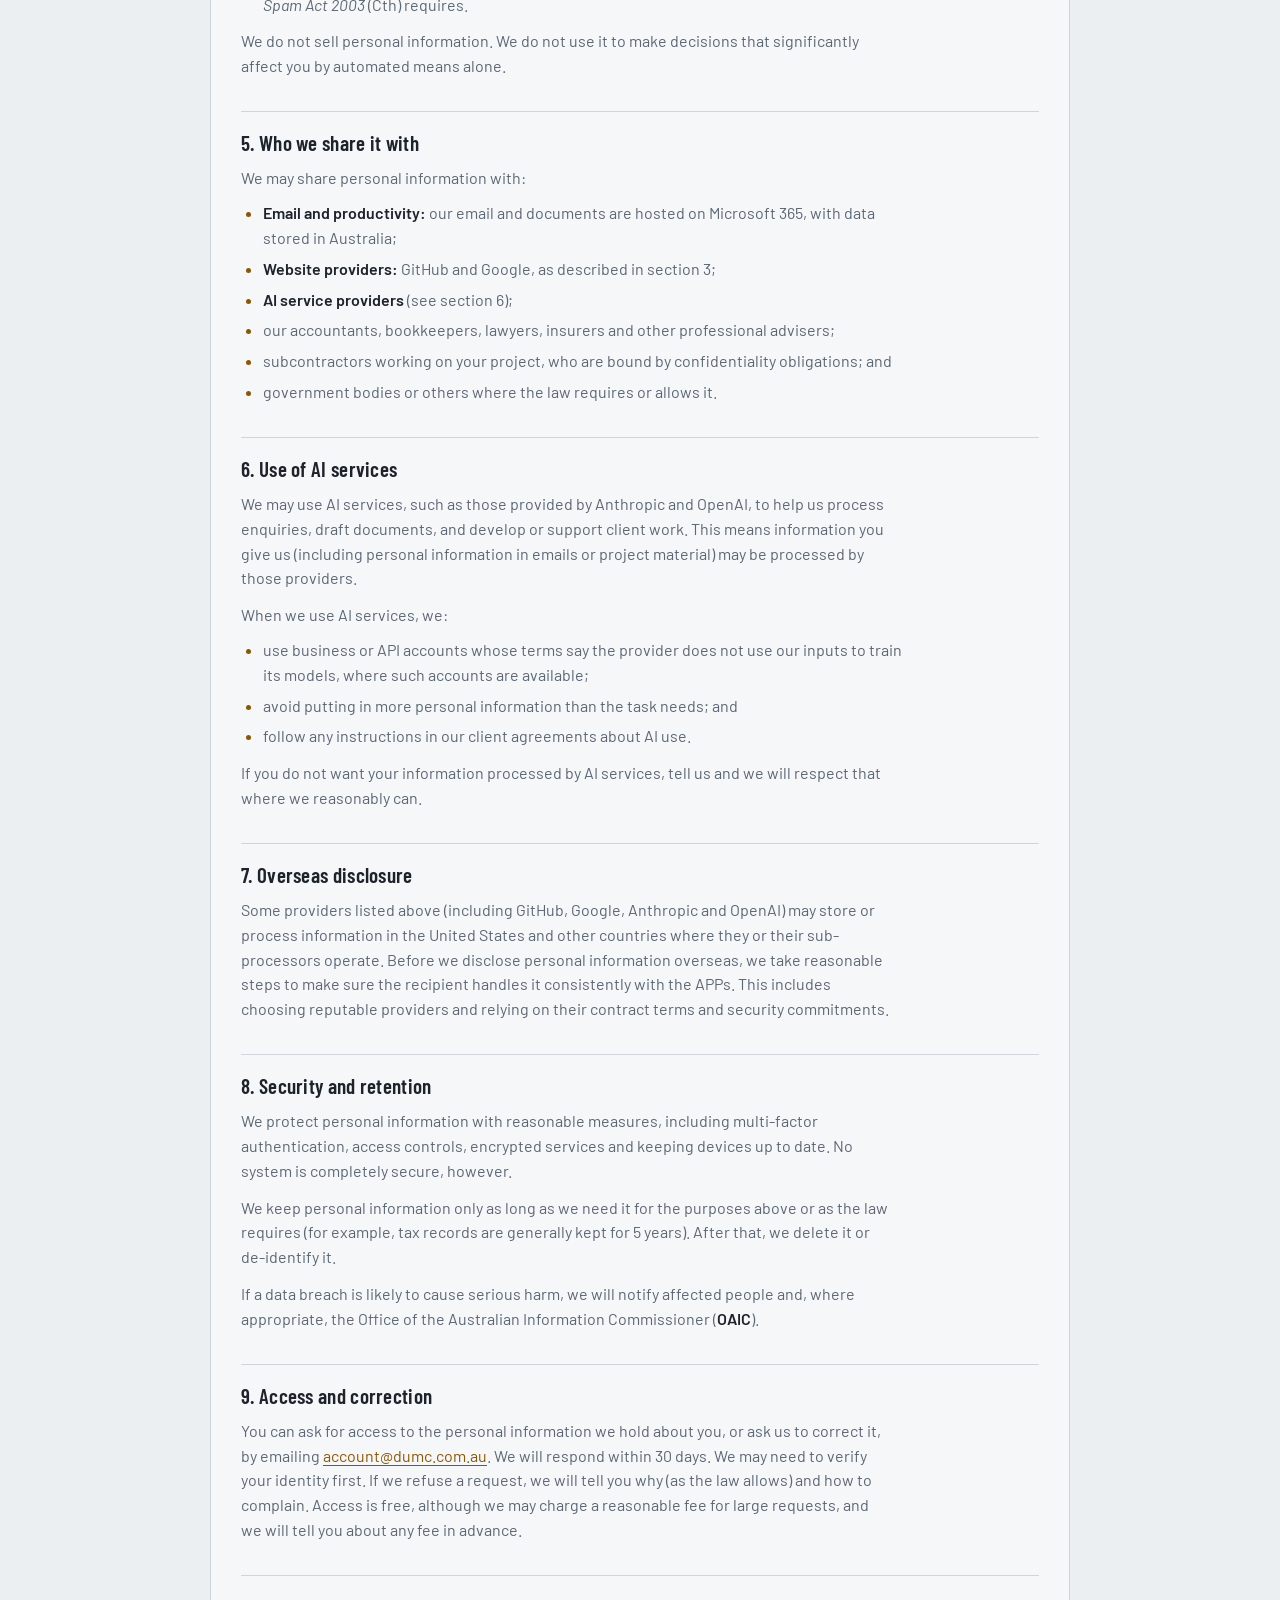
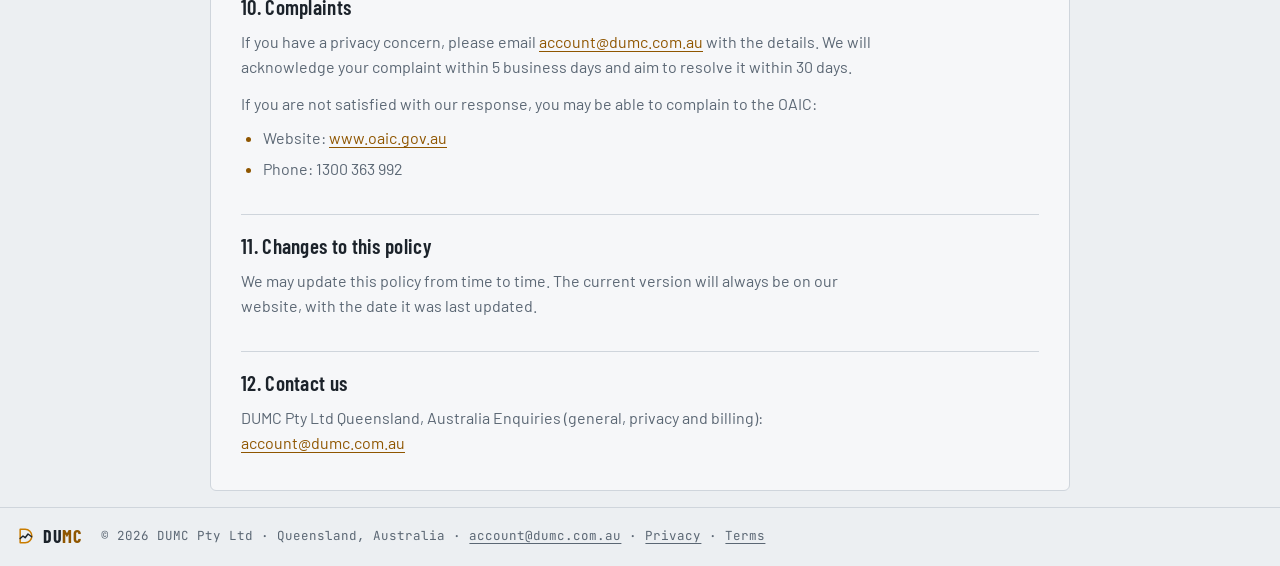
==== commit d3d9207a: "Lead with consulting and on-site support; add ACN - Hero and consulting focus on dragline, drill & b" ====
--- a/privacy.html
+++ b/privacy.html
@@ -43,7 +43,7 @@
     <div class="phead"><span class="idx">DOC</span><span>Privacy Policy</span><span class="meta">docs/legal/privacy-policy.md</span></div>
     <div class="prose">
 <h1>Privacy Policy</h1>
-<p><strong>DUMC Pty Ltd</strong> (ACN [ACN], ABN [ABN]) ("<strong>DUMC</strong>", "<strong>we</strong>", "<strong>us</strong>")
+<p><strong>DUMC Pty Ltd</strong> (ACN 695 871 482) ("<strong>DUMC</strong>", "<strong>we</strong>", "<strong>us</strong>")
 Website: https://dumc.com.au</p>
 <p>Last updated: 9 November 2026</p>
 <h2>1. Our approach</h2>
@@ -114,7 +114,7 @@
 <p>We may update this policy from time to time. The current version will always be on our website, with the date it was last updated.</p>
 <h2>12. Contact us</h2>
 <p>DUMC Pty Ltd
-[Registered office address]
+Queensland, Australia
 Enquiries (general, privacy and billing): <a href="&#109;&#97;&#105;&#108;&#116;&#111;&#58;&#97;&#99;&#99;&#111;&#117;&#110;&#116;&#64;&#100;&#117;&#109;&#99;&#46;&#99;&#111;&#109;&#46;&#97;&#117;">&#97;&#99;&#99;&#111;&#117;&#110;&#116;&#64;&#100;&#117;&#109;&#99;&#46;&#99;&#111;&#109;&#46;&#97;&#117;</a></p>
     </div>
   </article>
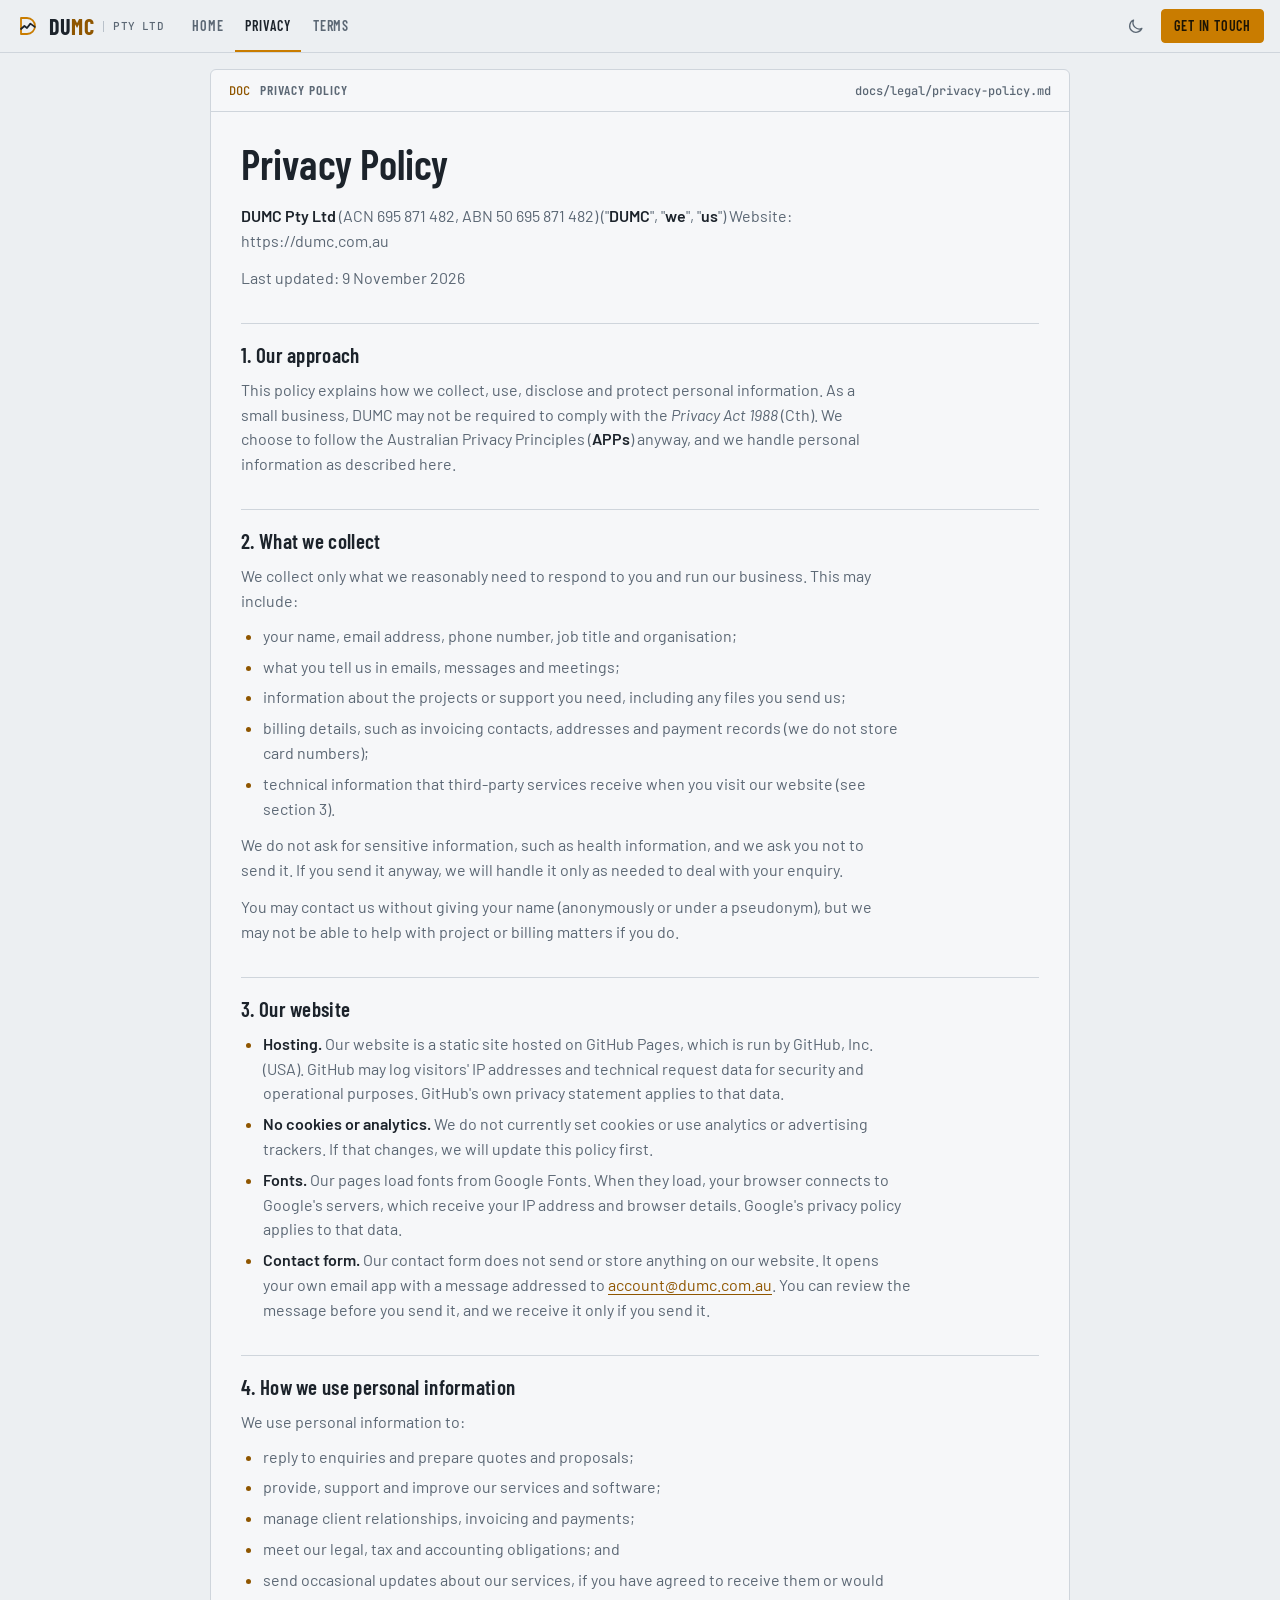
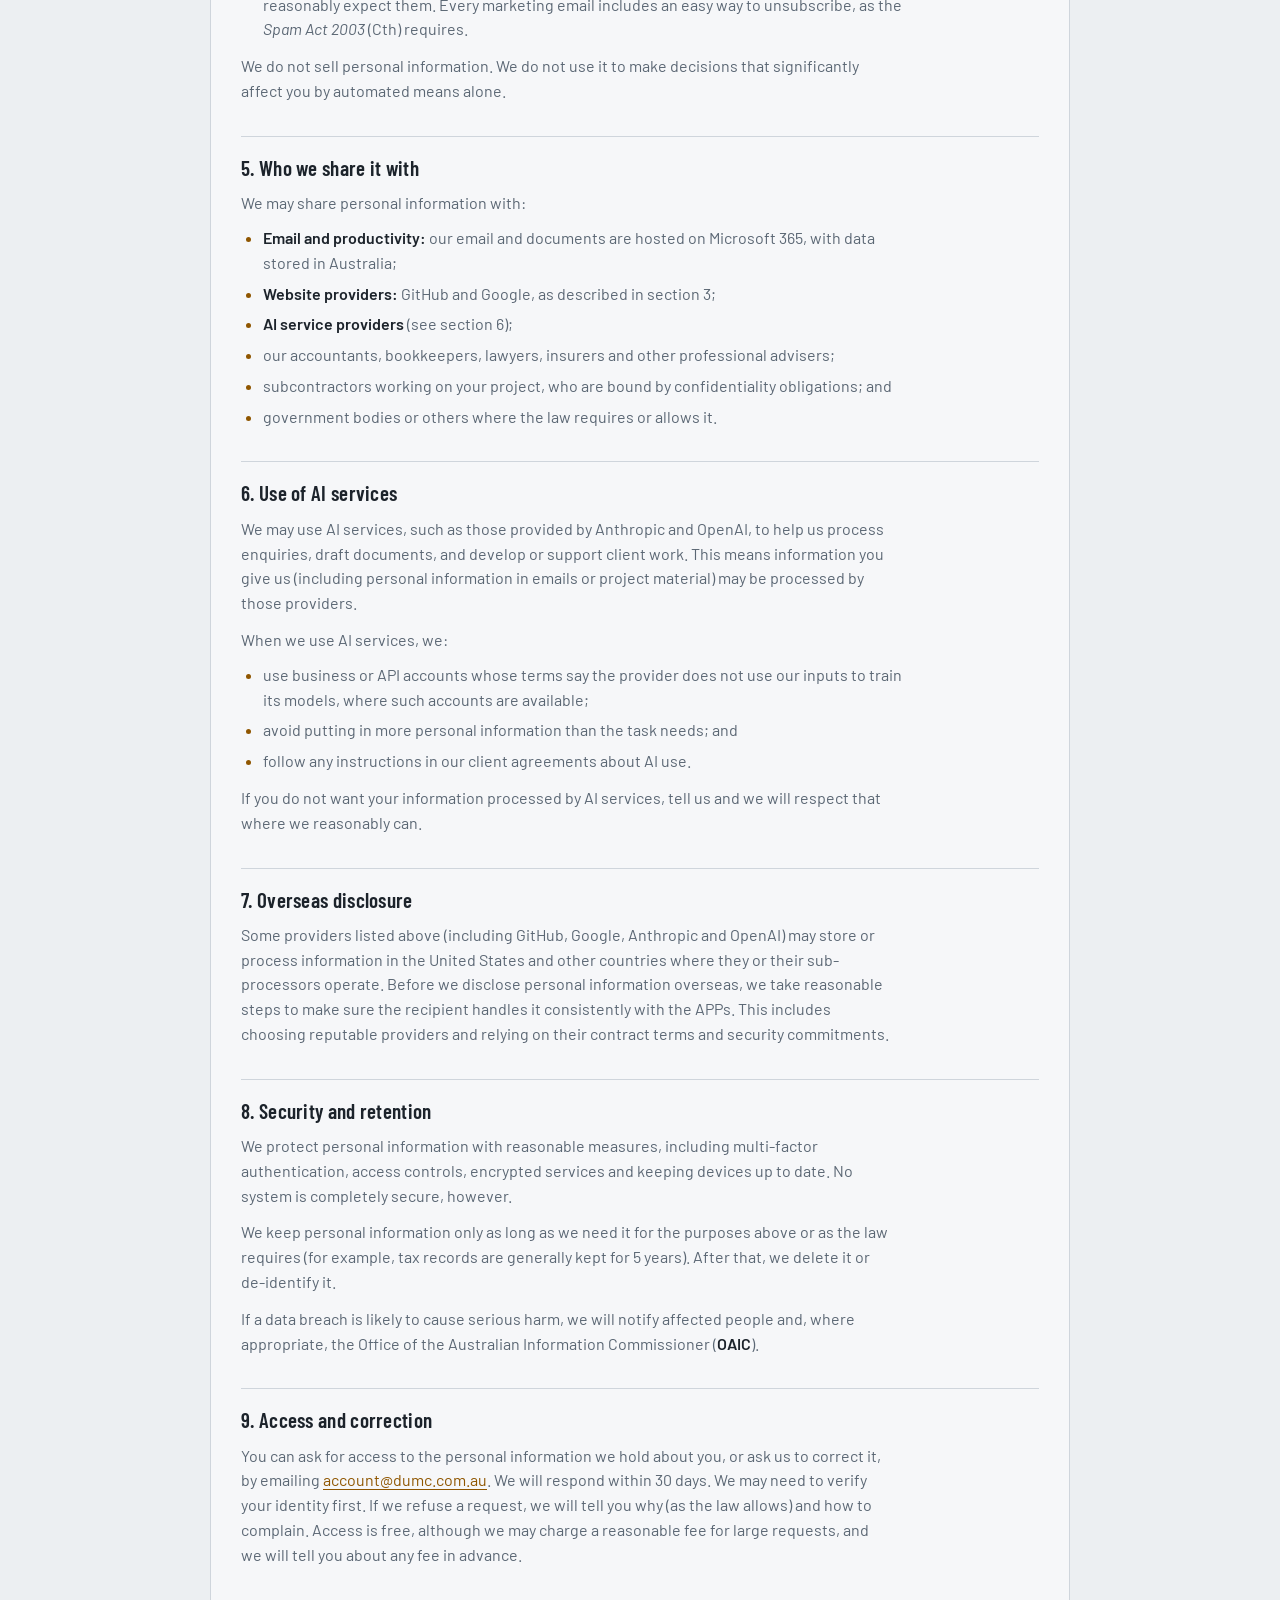
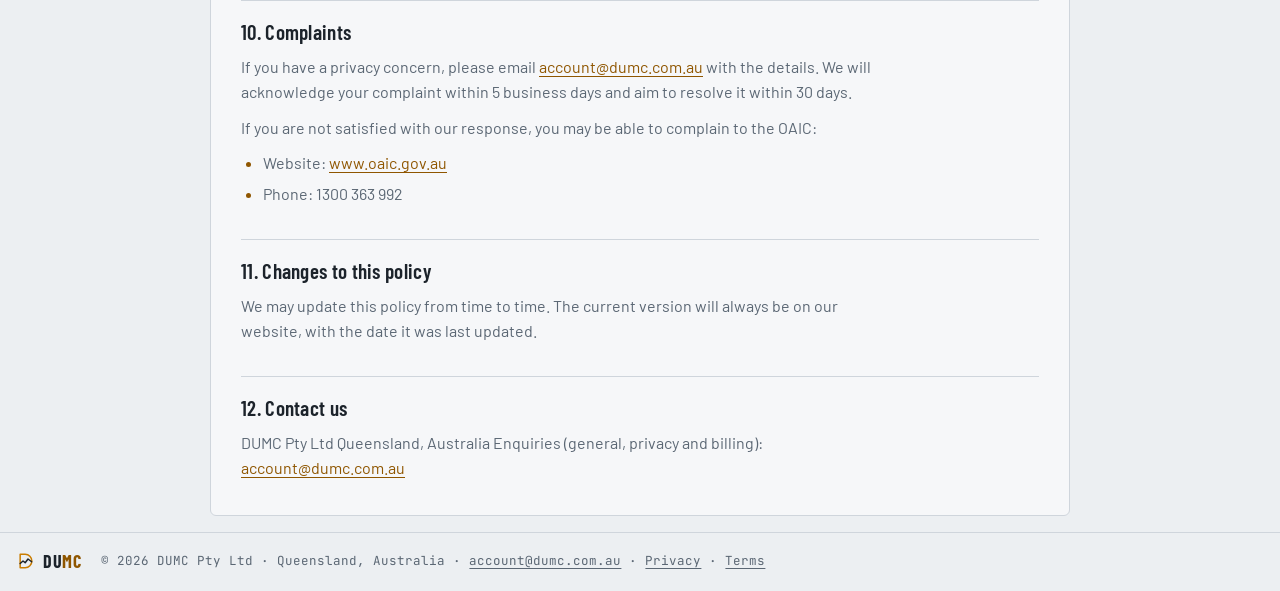
==== commit 29478c92: "Add ABN 50 695 871 482 Co-Authored-By: Claude Opus 5.5 <noreply@anthropic.com> Claude-Session: https" ====
--- a/privacy.html
+++ b/privacy.html
@@ -43,7 +43,7 @@
     <div class="phead"><span class="idx">DOC</span><span>Privacy Policy</span><span class="meta">docs/legal/privacy-policy.md</span></div>
     <div class="prose">
 <h1>Privacy Policy</h1>
-<p><strong>DUMC Pty Ltd</strong> (ACN 695 871 482) ("<strong>DUMC</strong>", "<strong>we</strong>", "<strong>us</strong>")
+<p><strong>DUMC Pty Ltd</strong> (ACN 695 871 482, ABN 50 695 871 482) ("<strong>DUMC</strong>", "<strong>we</strong>", "<strong>us</strong>")
 Website: https://dumc.com.au</p>
 <p>Last updated: 9 November 2026</p>
 <h2>1. Our approach</h2>
